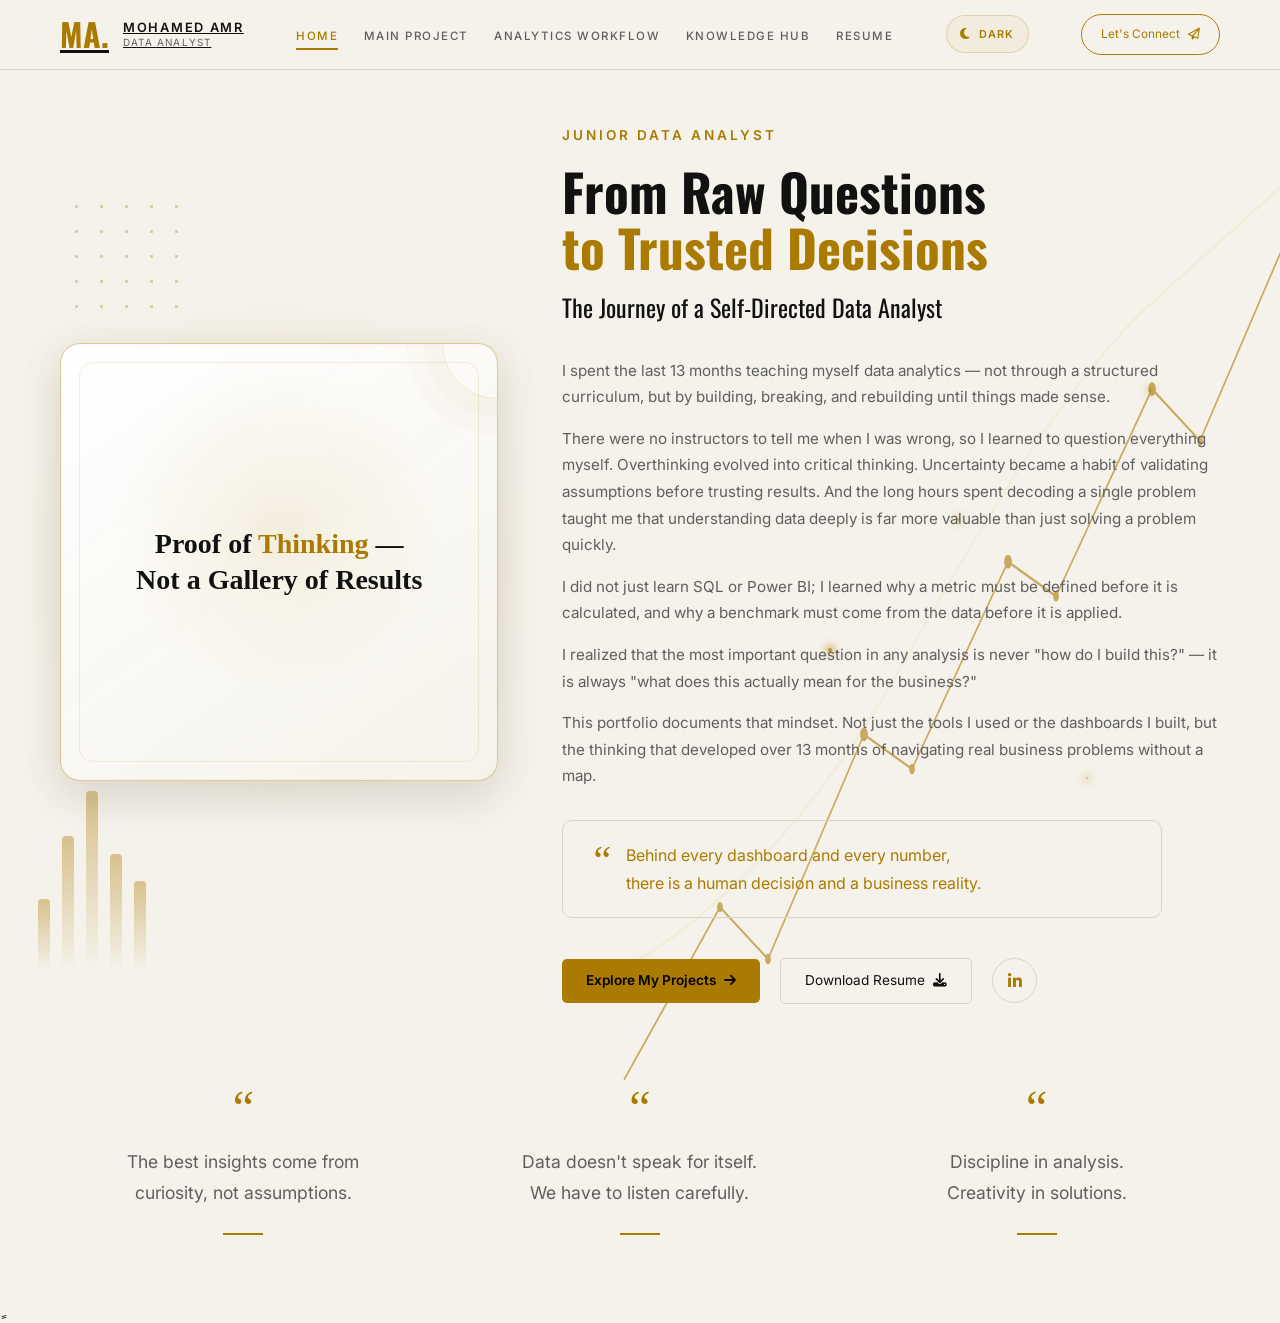
==== index.html @ cde6a5f3 "Add files via upload" ====
<!DOCTYPE html>
<html lang="en">
<head>
    <meta charset="UTF-8">
    <meta name="viewport" content="width=device-width, initial-scale=1.0">
    <title>Mohamed Amr - Data Analyst</title>
    <link href="https://fonts.googleapis.com/css2?family=Manrope:wght@400;500;600;700&family=Oswald:wght@400;500;700&family=Inter:wght@300;400;600&display=swap" rel="stylesheet">
    <link rel="stylesheet" href="https://cdnjs.cloudflare.com/ajax/libs/font-awesome/6.4.0/css/all.min.css">
    <link rel="stylesheet" href="style.css">
<link rel="stylesheet" href="portfolio-global.css">
<style>
/* =========================================================
   HOME — PROOF OF THINKING PANEL
   ========================================================= */
.image-placeholder{
    width:100%;
    max-width:450px;
    aspect-ratio:1 / 1;
    margin:0 auto;
    position:relative;
    z-index:2;
    display:flex;
    align-items:center;
    justify-content:center;
    text-align:center;
    padding:42px;
    overflow:hidden;
    border-radius:20px;
    border:1px solid rgba(212,175,55,.42);
    background:
        radial-gradient(circle at 50% 42%, rgba(212,175,55,.10), transparent 48%),
        linear-gradient(145deg, rgba(255,255,255,.025), rgba(255,255,255,.005));
    box-shadow:
        0 0 0 1px rgba(212,175,55,.035) inset,
        0 0 45px rgba(212,175,55,.08),
        0 20px 55px rgba(0,0,0,.26);
    animation:glowPulse 4s infinite ease-in-out;
    transition:
        background .35s ease,
        border-color .35s ease,
        box-shadow .35s ease,
        color .35s ease;
}

.image-placeholder::before,
.image-placeholder::after{
    content:'';
    position:absolute;
    pointer-events:none;
}

.image-placeholder::before{
    inset:18px;
    border:1px solid rgba(212,175,55,.10);
    border-radius:14px;
}

.image-placeholder::after{
    width:110px;
    height:110px;
    top:-55px;
    right:-55px;
    border-radius:50%;
    border:1px solid rgba(212,175,55,.14);
    box-shadow:
        0 0 0 18px rgba(212,175,55,.025),
        0 0 0 36px rgba(212,175,55,.018);
}

.proof-thinking-text{
    position:relative;
    z-index:3;
    display:block;
    width:100%;
    max-width:340px;
    margin:0 auto;
    padding:0;
    text-align:center;
    font-family:'Manrope', sans-serif !important;
    font-size:clamp(1.25rem,2.5vw,1.75rem);
    line-height:1.35;
    font-weight:600;
    letter-spacing:-.025em;
    color:var(--text-white);
    text-wrap:balance;
    -webkit-font-smoothing:antialiased;
    text-rendering:optimizeLegibility;
}

/* Explicit light-theme treatment so the panel never becomes a black square */
html[data-theme="light"] .image-placeholder{
    background:
        radial-gradient(circle at 50% 42%, rgba(170,123,0,.09), transparent 48%),
        linear-gradient(145deg, rgba(255,255,255,.98), rgba(245,242,235,.96));
    border-color:rgba(170,123,0,.38);
    box-shadow:
        0 0 0 1px rgba(170,123,0,.04) inset,
        0 0 45px rgba(170,123,0,.08),
        0 18px 45px rgba(20,20,20,.10);
}

html[data-theme="light"] .image-placeholder::before{
    border-color:rgba(170,123,0,.12);
}

html[data-theme="light"] .image-placeholder::after{
    border-color:rgba(170,123,0,.15);
    box-shadow:
        0 0 0 18px rgba(170,123,0,.025),
        0 0 0 36px rgba(170,123,0,.018);
}

html[data-theme="light"] .proof-thinking-text{
    color:#111111 !important;
}

@media screen and (max-width:900px){
    .image-placeholder{
        width:min(82vw,390px);
        max-width:390px;
        aspect-ratio:1 / 1;
        padding:34px;
        border-radius:18px;
    }

    .proof-thinking-text{
        max-width:300px;
        font-size:clamp(1.12rem,5vw,1.45rem);
        line-height:1.38;
    }
}

@media screen and (max-width:520px){
    .image-placeholder{
        width:min(86vw,340px);
        max-width:340px;
        padding:28px;
        border-radius:16px;
    }

    .image-placeholder::before{
        inset:14px;
        border-radius:12px;
    }

    .proof-thinking-text{
        max-width:270px;
        font-size:clamp(1.02rem,5.4vw,1.25rem);
        font-weight:600;
    }
}
</style>

<style id="box-text-only-override">
.proof-thinking-text{
    font-family:"Times New Roman", Times, serif !important;
    font-size:28px !important;
    line-height:1.28 !important;
    font-weight:700 !important;
    letter-spacing:0 !important;
}

.proof-thinking-text .thinking-word{
    color:var(--gold-accent) !important;
}

@media screen and (max-width:900px){
    .proof-thinking-text{
        font-size:24px !important;
    }
}

@media screen and (max-width:520px){
    .proof-thinking-text{
        font-size:21px !important;
    }
}
</style>

</head>
<body>

    <nav class="navbar">
        <a class="nav-brand" href="index.html" aria-label="Go to homepage">
            <span class="logo">MA.</span>
            <div class="brand-text">
                <span class="name">MOHAMED AMR</span>
                <span class="title">DATA ANALYST</span>
            </div>
        </a>
        
        <ul class="nav-links">
            <li><a href="index.html" class="active">HOME</a></li>
            <li><a href="main-project.html">MAIN PROJECT</a></li>
            <li><a href="analytics-workflow.html">ANALYTICS WORKFLOW</a></li>
            <li><a href="knowledge-hub.html">KNOWLEDGE HUB</a></li>
            <li><a href="resume.html">RESUME</a></li>
    
        </ul>

        <a href="contact.html" class="btn-outline">Let's Connect <i class="fa-regular fa-paper-plane"></i></a>
    </nav>

    <section class="hero-section">
        
        <div class="bg-decorations">
            <div class="bg-dot-grid"></div>
            <div class="bg-column-chart">
                <div class="bar bar-1"></div><div class="bar bar-2"></div><div class="bar bar-3"></div><div class="bar bar-4"></div><div class="bar bar-5"></div>
            </div>
            <div class="bg-trend-line">
                <svg viewBox="0 0 800 600" preserveAspectRatio="none">
                    <path d="M0,500 Q200,450 350,300 T600,100 T800,0" fill="none" stroke="rgba(212, 175, 55, 0.15)" stroke-width="2" />
                    <path d="M50,550 L150,450 L200,480 L300,350 L350,370 L450,250 L500,270 L600,150 L650,180 L750,50" fill="none" stroke="var(--gold-accent)" stroke-width="1.5" />
                    <circle cx="150" cy="450" r="3" fill="var(--gold-accent)" />
                    <circle cx="200" cy="480" r="3" fill="var(--gold-accent)" />
                    <circle cx="300" cy="350" r="4" fill="var(--gold-accent)" />
                    <circle cx="350" cy="370" r="3" fill="var(--gold-accent)" />
                    <circle cx="450" cy="250" r="4" fill="var(--gold-accent)" />
                    <circle cx="500" cy="270" r="3" fill="var(--gold-accent)" />
                    <circle cx="600" cy="150" r="4" fill="var(--gold-accent)" />
                    <circle cx="650" cy="180" r="3" fill="var(--gold-accent)" />
                    <circle cx="750" cy="50" r="5" fill="#fff" filter="drop-shadow(0 0 5px var(--gold-accent))" />
                </svg>
            </div>
            <div class="dust dust-1"></div><div class="dust dust-2"></div><div class="dust dust-3"></div><div class="dust dust-4"></div>
        </div>

        <div class="hero-grid">
            <div class="hero-image-wrapper reveal delay-1">
                <div class="image-placeholder"><span class="proof-thinking-text">Proof of <span class="thinking-word">Thinking</span> — Not a Gallery of Results</span></div>
            </div>

            <div class="hero-content reveal delay-2">
                <span class="eyebrow">JUNIOR DATA ANALYST</span>
                <h1>From Raw Questions<br><span>to Trusted Decisions</span></h1>
                <h3 class="subheadline">The Journey of a Self-Directed Data Analyst</h3>

                <div class="text-content">
                    <p>I spent the last 13 months teaching myself data analytics — not through a structured curriculum, but by building, breaking, and rebuilding until things made sense.</p>
                    <p>There were no instructors to tell me when I was wrong, so I learned to question everything myself. Overthinking evolved into critical thinking. Uncertainty became a habit of validating assumptions before trusting results. And the long hours spent decoding a single problem taught me that understanding data deeply is far more valuable than just solving a problem quickly.</p>
                    <p>I did not just learn SQL or Power BI; I learned why a metric must be defined before it is calculated, and why a benchmark must come from the data before it is applied.</p>
                    <p>I realized that the most important question in any analysis is never "how do I build this?" — it is always "what does this actually mean for the business?"</p>
                    <p>This portfolio documents that mindset. Not just the tools I used or the dashboards I built, but the thinking that developed over 13 months of navigating real business problems without a map.</p>
                </div>

                <div class="quote-box">
                    <span class="quote-mark">“</span>
                    <p>Behind every dashboard and every number,<br>there is a human decision and a business reality.</p>
                </div>

                <div class="cta-group">
                    <a href="main-project.html" class="btn-primary">Explore My Projects <i class="fa-solid fa-arrow-right"></i></a>
                    <a href="#" class="btn-secondary">Download Resume <i class="fa-solid fa-download"></i></a>
                    <div class="social-links">
                        <a href="https://www.linkedin.com/in/mohamed-amr-bis/" aria-label="LinkedIn" target="_blank" rel="noopener noreferrer" title="LinkedIn">
                            <i class="fa-brands fa-linkedin-in"></i>
                        </a>
                    </div>
                </div>
            </div>
        </div>

        <div class="bottom-quotes">
            <div class="quote-item reveal delay-1">
                <span class="quote-icon">“</span>
                <p>The best insights come from<br>curiosity, not assumptions.</p>
                <div class="accent-line"></div>
            </div>
            <div class="quote-item reveal delay-2">
                <span class="quote-icon">“</span>
                <p>Data doesn't speak for itself.<br>We have to listen carefully.</p>
                <div class="accent-line"></div>
            </div>
            <div class="quote-item reveal delay-3">
                <span class="quote-icon">“</span>
                <p>Discipline in analysis.<br>Creativity in solutions.</p>
                <div class="accent-line"></div>
            </div>
        </div>
    </section>

    <script src="script.js"></script>
    <script src="portfolio-global.js"></script>ٍ
</body>
</html>
---- style.css ----
:root {
    --bg-dark: #0a0b0e;
    --bg-alt: #0f1116;
    --gold-accent: #d4af37;
    --gold-dim: rgba(212, 175, 55, 0.2);
    --text-white: #ffffff;
    --text-grey: #a0a0a0;
    --border-color: #2a2a2a;
}

* {
    margin: 0;
    padding: 0;
    box-sizing: border-box;
}

body {
    background-color: var(--bg-dark);
    color: var(--text-white);
    font-family: 'Inter', sans-serif;
    line-height: 1.6;
    overflow-x: hidden;
}

h1,
h2,
h3,
.logo {
    font-family: 'Oswald', sans-serif;
}

.gold-text {
    color: var(--gold-accent);
}

.text-center {
    text-align: center;
}

/* --- Navigation Bar --- */
.navbar {
    position: fixed;
    top: 0;
    width: 100%;
    display: flex;
    justify-content: space-between;
    align-items: center;
    padding: clamp(15px, 2vw, 25px) clamp(30px, 5vw, 60px);
    background-color: rgba(10, 11, 14, 0.95);
    border-bottom: 1px solid var(--border-color);
    z-index: 1000;
    backdrop-filter: blur(10px);
}

.nav-brand {
    display: flex;
    align-items: center;
    gap: 15px;
}

.logo {
    color: var(--gold-accent);
    font-size: clamp(1.8rem, 3vw, 2.5rem);
    font-weight: 700;
}

.brand-text {
    display: flex;
    flex-direction: column;
    font-size: 0.75rem;
    letter-spacing: 1px;
    color: var(--text-grey);
}

.brand-text .name {
    color: var(--text-white);
    font-weight: 600;
}

.nav-links {
    display: flex;
    list-style: none;
    gap: clamp(15px, 2vw, 30px);
}

.nav-links a {
    color: var(--text-grey);
    text-decoration: none;
    font-size: 0.8rem;
    text-transform: uppercase;
    letter-spacing: 1px;
    transition: 0.3s ease;
    padding-bottom: 5px;
}

.nav-links a:hover,
.nav-links a.active {
    color: var(--gold-accent);
}

.nav-links a.active {
    border-bottom: 2px solid var(--gold-accent);
}

.floating-img {
    width: 100%;
    max-width: 380px;
    margin: 0 auto;
    display: block;
    filter: drop-shadow(0 10px 20px rgba(212, 175, 55, 0.15));
    animation: floatUpDown 4s ease-in-out infinite;
}

.btn-outline,
.btn-primary,
.btn-secondary {
    padding: 10px 24px;
    border-radius: 30px;
    text-decoration: none;
    display: inline-flex;
    align-items: center;
    gap: 8px;
    transition: 0.3s ease;
    font-size: 0.85rem;
}

.btn-outline {
    border: 1px solid var(--border-color);
    color: var(--gold-accent);
}

.btn-outline:hover {
    border-color: var(--gold-accent);
    background-color: var(--gold-dim);
}

.btn-primary {
    background-color: var(--gold-accent);
    color: #000;
    font-weight: 600;
    border-radius: 5px;
}

.btn-primary:hover {
    background-color: #e5c048;
}

.btn-secondary {
    background-color: transparent;
    border: 1px solid var(--border-color);
    color: var(--text-white);
    border-radius: 5px;
}

.btn-secondary:hover {
    border-color: var(--text-grey);
}

/* --- Project Pages General Layout --- */
.project-section {
    padding: clamp(60px, 8vw, 100px) clamp(30px, 5vw, 60px);
    display: flex;
    justify-content: center;
}

.project-section.padding-top {
    padding-top: clamp(160px, 15vw, 200px);
}

.alt-bg {
    background-color: var(--bg-alt);
    border-top: 1px solid var(--border-color);
    border-bottom: 1px solid var(--border-color);
}

.section-wrapper {
    width: 100%;
    max-width: 1200px;
}

.project-title {
    font-size: clamp(3rem, 6vw, 5.5rem);
    line-height: 1.1;
    margin: 10px 0 20px 0;
}

.project-subtitle {
    font-size: clamp(1.2rem, 2vw, 1.5rem);
    color: var(--text-white);
    margin-bottom: 20px;
    max-width: 800px;
}

.project-desc {
    color: var(--text-grey);
    max-width: 800px;
}

.bold-text {
    font-weight: 600;
    color: var(--text-white);
    margin-bottom: 15px;
    font-size: 1.1rem;
}

.eyebrow {
    color: var(--gold-accent);
    letter-spacing: 3px;
    font-size: 0.85rem;
    text-transform: uppercase;
    font-weight: 600;
}

.glass-card {
    background-color: rgba(255, 255, 255, 0.02);
    border: 1px solid rgba(212, 175, 55, 0.15);
    padding: clamp(20px, 4vw, 40px);
    border-radius: 12px;
    box-shadow: 0 10px 30px rgba(0, 0, 0, 0.2);
    transition:
        transform 0.4s cubic-bezier(0.175, 0.885, 0.32, 1.275),
        border-color 0.3s;
}

.glass-card:hover {
    transform: translateY(-5px);
    border-color: rgba(212, 175, 55, 0.6);
    box-shadow: 0 15px 40px rgba(212, 175, 55, 0.1);
}

.glass-card p {
    color: var(--text-grey);
}

.content-img {
    width: 100%;
    border-radius: 8px;
    border: 1px solid rgba(212, 175, 55, 0.3);
    margin: 15px 0;
}

.shadow-img {
    box-shadow: 0 10px 40px rgba(0, 0, 0, 0.4);
}

/* --- Project Intro Grid (Section 01) --- */
.project-intro-grid {
    display: grid;
    grid-template-columns: 1fr 1fr;
    gap: 40px;
    align-items: center;
    margin-bottom: 50px;
}

@keyframes floatUpDown {
    0% {
        transform: translateY(0px);
    }

    50% {
        transform: translateY(-15px);
    }

    100% {
        transform: translateY(0px);
    }
}

/* --- Home Page Specifics --- */
.hero-section {
    padding-top: 120px;
    min-height: 100vh;
    display: flex;
    flex-direction: column;
    position: relative;
    overflow: hidden;
}

.bg-decorations {
    position: absolute;
    top: 0;
    left: 0;
    width: 100%;
    height: 100%;
    pointer-events: none;
    z-index: 0;
}

.bg-dot-grid {
    position: absolute;
    top: 15%;
    left: 5%;
    width: 120px;
    height: 120px;
    background-image: radial-gradient(var(--gold-accent) 1.5px, transparent 1.5px);
    background-size: 25px 25px;
    opacity: 0.3;
}

.bg-column-chart {
    position: absolute;
    bottom: 25%;
    left: 3%;
    display: flex;
    align-items: flex-end;
    gap: 12px;
    height: 180px;
    opacity: 0.4;
}

.bg-column-chart .bar {
    width: 12px;
    background: linear-gradient(to top, transparent, var(--gold-accent));
    border-radius: 4px;
}

.bar-1 {
    height: 40%;
}

.bar-2 {
    height: 75%;
}

.bar-3 {
    height: 100%;
}

.bar-4 {
    height: 65%;
}

.bar-5 {
    height: 50%;
}

.bg-trend-line {
    position: absolute;
    top: 10%;
    right: -5%;
    width: 60%;
    height: 80%;
    opacity: 0.6;
}

.bg-trend-line svg {
    width: 100%;
    height: 100%;
    overflow: visible;
}

.dust {
    position: absolute;
    width: 3px;
    height: 3px;
    background-color: var(--gold-accent);
    border-radius: 50%;
    box-shadow: 0 0 8px 2px var(--gold-accent);
    opacity: 0.5;
}

.dust-1 {
    top: 40%;
    right: 25%;
}

.dust-2 {
    top: 60%;
    right: 15%;
    width: 2px;
    height: 2px;
}

.dust-3 {
    top: 30%;
    right: 10%;
}

.dust-4 {
    top: 50%;
    right: 35%;
    width: 4px;
    height: 4px;
    opacity: 0.8;
}

.hero-grid,
.bottom-quotes {
    position: relative;
    z-index: 10;
}

.hero-grid {
    display: grid;
    grid-template-columns: 1fr 1.5fr;
    gap: clamp(40px, 5vw, 80px);
    padding: 0 clamp(30px, 5vw, 60px);
    max-width: 1600px;
    margin: 0 auto;
    align-items: center;
}

.hero-image-wrapper {
    position: relative;
    width: 100%;
    display: flex;
    justify-content: center;
}

.hero-image-wrapper::before {
    content: '';
    position: absolute;
    top: 50%;
    left: 50%;
    transform: translate(-50%, -50%);
    width: 140%;
    height: 120%;
    background: radial-gradient(
        circle,
        rgba(212, 175, 55, 0.18) 0%,
        rgba(10, 11, 14, 0) 65%
    );
    z-index: -1;
    pointer-events: none;
}

.image-placeholder {
    width: 100%;
    max-width: 450px;
    aspect-ratio: 3 / 4;
    background-color: #0a0b0e;
    border-radius: 20px;
    border: 1px solid rgba(212, 175, 55, 0.4);
    box-shadow: 0 0 30px rgba(0, 0, 0, 0.5);
    position: relative;
    z-index: 2;
    animation: glowPulse 4s infinite ease-in-out;
}

.hero-content h1 {
    font-size: clamp(2.5rem, 4vw, 4.5rem);
    line-height: 1.1;
    margin: 15px 0 10px 0;
}

.hero-content h1 span {
    color: var(--gold-accent);
}

.subheadline {
    color: var(--text-white);
    font-size: clamp(1.2rem, 2vw, 1.5rem);
    font-weight: 400;
    margin-bottom: 30px;
}

.text-content p {
    color: var(--text-grey);
    font-size: 0.95rem;
    margin-bottom: 15px;
    max-width: 750px;
}

.quote-box {
    margin-top: 30px;
    padding: 20px 30px;
    border: 1px solid var(--border-color);
    border-radius: 10px;
    background-color: rgba(255, 255, 255, 0.02);
    display: flex;
    gap: 15px;
    align-items: flex-start;
    max-width: 600px;
}

.quote-mark {
    color: var(--gold-accent);
    font-size: 2.5rem;
    font-family: serif;
    line-height: 1;
}

.quote-box p {
    color: var(--gold-accent);
    font-size: 1rem;
    margin: 0;
}

.cta-group {
    display: flex;
    align-items: center;
    gap: 20px;
    margin-top: 40px;
    flex-wrap: wrap;
}

.social-links {
    display: flex;
    gap: 15px;
}

.social-links a {
    width: 45px;
    height: 45px;
    border: 1px solid var(--border-color);
    border-radius: 50%;
    display: flex;
    justify-content: center;
    align-items: center;
    color: var(--gold-accent);
    text-decoration: none;
    transition: 0.3s;
}

.social-links a:hover {
    background-color: var(--gold-dim);
    border-color: var(--gold-accent);
}

.bottom-quotes {
    display: grid;
    grid-template-columns: repeat(3, 1fr);
    gap: 30px;
    padding: 80px clamp(30px, 5vw, 60px) 60px;
    text-align: center;
    margin-top: auto;
}

.quote-item {
    display: flex;
    flex-direction: column;
    align-items: center;
    gap: 15px;
    padding: 0 20px;
}

.quote-icon {
    color: var(--gold-accent);
    font-size: 3rem;
    font-family: serif;
    line-height: 1;
}

.quote-item p {
    color: var(--text-grey);
    font-size: 1.1rem;
}

.accent-line {
    width: 40px;
    height: 2px;
    background-color: var(--gold-accent);
    margin-top: 10px;
}

/* --- Specific Project Layouts --- */
.stats-grid-4 {
    display: grid;
    grid-template-columns: repeat(auto-fit, minmax(200px, 1fr));
    gap: 20px;
    margin-top: 40px;
}

.flex-center {
    display: flex;
    align-items: center;
    gap: 15px;
}

.flex-center h3 {
    font-size: 2.5rem;
    margin: 0;
    line-height: 1;
}

.flex-center p {
    font-size: 0.9rem;
    margin: 0;
}

.split-grid {
    display: grid;
    grid-template-columns: 1fr 1.2fr;
    gap: clamp(40px, 5vw, 80px);
    align-items: start;
}

.split-left p {
    color: var(--text-grey);
    margin-bottom: 15px;
}

.system-note {
    margin-top: 30px;
    padding: 20px;
    border: 1px solid rgba(212, 175, 55, 0.4);
    background-color: rgba(212, 175, 55, 0.05);
    border-radius: 8px;
    display: flex;
    gap: 15px;
    align-items: flex-start;
}

.grid-2x2 {
    display: grid;
    grid-template-columns: 1fr 1fr;
    gap: 20px;
}

.card-header {
    display: flex;
    align-items: center;
    gap: 10px;
    margin-bottom: 15px;
    border-bottom: 1px solid var(--border-color);
    padding-bottom: 10px;
}

.card-header h3 {
    font-size: 1.8rem;
    margin: 0;
}

.card-header h4 {
    font-size: 1rem;
    color: var(--text-white);
    margin: 0;
}

/* --- Dashboard Showcase Layout (Section 05) --- */
.dashboard-grid {
    display: grid;
    grid-template-columns: 1fr 1.8fr;
    gap: 40px;
    align-items: center;
}

.dashboard-grid.reverse {
    grid-template-columns: 1.8fr 1fr;
}

.dashboard-grid.reverse .dashboard-text {
    order: 2;
}

.dashboard-grid.reverse .dashboard-image {
    order: 1;
}

.dashboard-text p {
    color: var(--text-grey);
    margin-bottom: 15px;
}

/* --- Vertical Stacked Cards (Section 03 & 06) --- */
.vertical-cards {
    display: flex;
    flex-direction: column;
    gap: 30px;
    max-width: 900px;
    margin: 0 auto;
}

.flex-row {
    display: flex;
    gap: 30px;
    align-items: stretch;
}

.card-side-panel {
    display: flex;
    flex-direction: column;
    align-items: center;
    justify-content: flex-start;
    min-width: 70px;
    gap: 10px;
}

.card-side-panel h3 {
    font-size: 3.5rem;
    line-height: 1;
    opacity: 0.9;
    margin: 0;
}

.icon-large {
    font-size: 1.8rem;
    opacity: 0.7;
    transition:
        transform 0.4s cubic-bezier(0.175, 0.885, 0.32, 1.275),
        color 0.3s;
}

.glass-card:hover .icon-large {
    transform: translateY(-8px) scale(1.15);
    opacity: 1;
    color: #fff;
}

.vertical-divider {
    width: 2px;
    background: linear-gradient(
        to bottom,
        rgba(212, 175, 55, 0.5),
        transparent
    );
    margin: 0 10px;
}

.card-content {
    flex-grow: 1;
}

.card-content h4 {
    font-size: 1.3rem;
    margin-bottom: 15px;
    letter-spacing: 1px;
}

.card-content p {
    margin-bottom: 10px;
}

.transition-card {
    background: linear-gradient(
        to right,
        rgba(212, 175, 55, 0.08),
        rgba(255, 255, 255, 0.02)
    );
    border-color: rgba(212, 175, 55, 0.4);
}

/* --- Bottom Pipeline Workflow & Footer Transition --- */
.workflow-pipeline-container {
    max-width: 1200px;
    margin: 40px auto 80px auto;
    padding: 40px;
    border: 1px solid var(--border-color);
    border-radius: 12px;
    background-color: rgba(255, 255, 255, 0.02);
}

.pipeline-track {
    display: flex;
    justify-content: space-between;
    align-items: center;
    flex-wrap: wrap;
    gap: 20px;
    margin-bottom: 60px;
}

.pipeline-step {
    display: flex;
    align-items: center;
    gap: 15px;
}

.icon-circle {
    width: 50px;
    height: 50px;
    border-radius: 50%;
    border: 1px solid var(--gold-accent);
    display: flex;
    justify-content: center;
    align-items: center;
    color: var(--gold-accent);
    font-size: 1.2rem;
    box-shadow: 0 0 15px rgba(212, 175, 55, 0.1);
    transition: transform 0.3s;
}

.pipeline-step:hover .icon-circle {
    transform: scale(1.1);
}

.pipeline-step p {
    font-size: 0.9rem;
    margin: 0;
    line-height: 1.4;
    color: var(--text-white);
}

.arrow-icon {
    color: var(--gold-accent);
    opacity: 0.5;
}

/* The Final Footer Button Box */
.final-transition-box {
    display: flex;
    justify-content: space-between;
    align-items: center;
    border-top: 1px solid var(--border-color);
    padding-top: 30px;
    margin-top: 30px;
}

.transition-text {
    display: flex;
    align-items: center;
    max-width: 600px;
}

.next-page-btn {
    background-color: transparent;
    border: 1px solid var(--gold-accent);
    color: var(--text-white);
    padding: 15px 30px;
    border-radius: 8px;
    text-decoration: none;
    text-align: right;
    transition: 0.3s;
}

.next-page-btn span {
    color: var(--text-grey);
    font-size: 0.85rem;
}

.next-page-btn:hover {
    background-color: var(--gold-dim);
    transform: translateX(5px);
}

/* --- Animations & Utilities --- */
@keyframes glowPulse {
    0% {
        box-shadow: 0 0 50px rgba(212, 175, 55, 0.05);
    }

    50% {
        box-shadow: 0 0 100px rgba(212, 175, 55, 0.15);
    }

    100% {
        box-shadow: 0 0 50px rgba(212, 175, 55, 0.05);
    }
}

.reveal {
    opacity: 0;
    transform: translateY(40px);
    transition:
        opacity 0.8s ease-out,
        transform 0.8s cubic-bezier(0.175, 0.885, 0.32, 1.275);
}

.reveal.active {
    opacity: 1;
    transform: translateY(0);
}

.delay-1 {
    transition-delay: 0.1s;
}

.delay-2 {
    transition-delay: 0.2s;
}

.delay-3 {
    transition-delay: 0.3s;
}

.delay-4 {
    transition-delay: 0.4s;
}

.delay-5 {
    transition-delay: 0.5s;
}

/* --- Responsive adjustments --- */
@media screen and (max-width: 1100px) {
    .project-intro-grid {
        grid-template-columns: 1fr;
        text-align: center;
    }

    .intro-text .project-desc {
        margin: 0 auto;
    }

    .dashboard-grid,
    .dashboard-grid.reverse {
        grid-template-columns: 1fr;
        gap: 20px;
    }

    .dashboard-grid.reverse .dashboard-text,
    .dashboard-grid.reverse .dashboard-image {
        order: unset;
    }

    .split-grid {
        grid-template-columns: 1fr;
    }

    .grid-2x2 {
        grid-template-columns: 1fr;
    }

    .pipeline-track {
        flex-direction: column;
        align-items: flex-start;
    }

    .arrow-icon {
        transform: rotate(90deg);
        margin-left: 15px;
    }

    .final-transition-box {
        flex-direction: column;
        gap: 20px;
        text-align: center;
    }

    .transition-text {
        flex-direction: column;
        text-align: center;
        margin-bottom: 20px;
    }

    .transition-text i {
        margin: 0 0 10px 0;
    }

    .next-page-btn {
        text-align: center;
        width: 100%;
    }
}

@media screen and (max-width: 800px) {
    .flex-row {
        flex-direction: column;
        gap: 15px;
    }

    .card-side-panel {
        flex-direction: row;
        min-width: auto;
        margin-bottom: 10px;
    }

    .vertical-divider {
        display: none;
    }

    .card-number h3 {
        font-size: 2.5rem;
    }
}

/* ==================================================
   --- KNOWLEDGE HUB (DIGITAL BOOK READER) STYLES ---
   ================================================== */

.book-cover {
    max-width: 320px;
    border-radius: 5px;
    border: 1px solid rgba(212, 175, 55, 0.4);
    box-shadow: -10px 10px 40px rgba(0, 0, 0, 0.6);
}

.book-layout {
    display: flex;
    gap: 40px;
    align-items: flex-start;
}

.toc-sidebar {
    width: 320px;
    position: sticky;
    top: 120px;
    flex-shrink: 0;
    padding: 30px;
}

.toc-list {
    list-style: none;
    padding: 0;
    margin: 0;
}

.toc-list li {
    margin-bottom: 12px;
}

.toc-list a {
    color: var(--text-grey);
    text-decoration: none;
    font-size: 0.95rem;
    transition: color 0.3s;
    display: block;
}

.toc-list a:hover {
    color: var(--gold-accent);
    transform: translateX(5px);
}

.book-content {
    flex-grow: 1;
    padding: clamp(30px, 5vw, 60px);
}

.book-chapter {
    margin-bottom: 40px;
}

.book-chapter h2 {
    font-size: 2.5rem;
    margin-bottom: 10px;
}

.book-chapter h3 {
    font-size: 1.5rem;
    color: var(--text-white);
    margin: 30px 0 15px 0;
}

.book-chapter p {
    margin-bottom: 20px;
    line-height: 1.8;
    color: #cccccc;
}

.book-list {
    margin: 20px 0 20px 20px;
    color: #cccccc;
    line-height: 1.8;
}

.book-list li {
    margin-bottom: 10px;
}

.chapter-divider {
    border: 0;
    height: 1px;
    background: linear-gradient(
        to right,
        transparent,
        rgba(212, 175, 55, 0.3),
        transparent
    );
    margin: 50px 0;
}

@media screen and (max-width: 1000px) {
    .book-layout {
        flex-direction: column;
    }

    .toc-sidebar {
        width: 100%;
        position: static;
        margin-bottom: 30px;
    }
}

/* ==================================================
   --- ANALYTICS WORKFLOW (2x2 GRID) STYLES ---
   ================================================== */

.models-grid-2x2 {
    display: grid;
    grid-template-columns: 1fr 1fr;
    gap: 30px;
    margin-bottom: 60px;
}

.model-card {
    background-color: rgba(15, 17, 22, 0.6);
    border: 1px solid rgba(255, 255, 255, 0.05);
    display: flex;
    flex-direction: column;
}

.model-quote {
    background-color: rgba(0, 0, 0, 0.4);
    border-left: 2px solid rgba(255, 255, 255, 0.1);
    padding: 20px;
    margin: 15px 0 25px 0;
}

.model-quote p {
    font-style: italic;
    color: var(--text-grey);
    margin: 0;
    font-size: 0.95rem;
}

.model-tags {
    display: flex;
    flex-wrap: wrap;
    gap: 10px;
    margin-bottom: 30px;
}

.tag-outline {
    border: 1px solid rgba(255, 255, 255, 0.1);
    padding: 6px 12px;
    font-size: 0.7rem;
    color: var(--text-grey);
    letter-spacing: 1px;
    background-color: rgba(0, 0, 0, 0.2);
}

.explore-link {
    margin-top: auto;
    color: var(--gold-accent);
    font-size: 0.8rem;
    letter-spacing: 2px;
    text-decoration: none;
    display: inline-block;
    transition: 0.3s;
}

.explore-link:hover {
    color: #fff;
    transform: translateX(5px);
}

.workflow-stats-row {
    display: grid;
    grid-template-columns: repeat(4, 1fr);
    gap: 20px;
    border-top: 1px solid var(--border-color);
    padding-top: 40px;
}

.stat-block .stat-eyebrow {
    font-size: 0.7rem;
    color: var(--text-grey);
    letter-spacing: 1px;
    display: block;
    margin-bottom: 10px;
}

.stat-bar {
    width: 100%;
    height: 2px;
    background-color: rgba(255, 255, 255, 0.1);
    margin-bottom: 15px;
    position: relative;
}

.stat-bar .fill {
    height: 100%;
    background-color: var(--gold-accent);
    position: absolute;
    left: 0;
    top: 0;
}

.stat-block h4 {
    font-size: 1.5rem;
    margin-bottom: 5px;
}

.stat-block p {
    font-size: 0.8rem;
    color: var(--text-grey);
    line-height: 1.4;
}

@media screen and (max-width: 900px) {
    .models-grid-2x2 {
        grid-template-columns: 1fr;
    }

    .workflow-stats-row {
        grid-template-columns: 1fr 1fr;
        gap: 30px;
    }
}

@media screen and (max-width: 500px) {
    .workflow-stats-row {
        grid-template-columns: 1fr;
    }
}

/* ==================================================
   --- SECTION 3 (ANALYTICAL BLOCK LAYOUT) STYLES ---
   ================================================== */

.section-3-header {
    display: flex;
    justify-content: space-between;
    align-items: center;
    margin-bottom: 50px;
    flex-wrap: wrap;
    gap: 30px;
}

.header-left {
    max-width: 600px;
}

.goal-box {
    display: flex;
    gap: 20px;
    align-items: flex-start;
    padding: 25px 30px;
    border-radius: 12px;
    max-width: 400px;
    background-color: rgba(255, 255, 255, 0.02);
}

.analytical-block-container {
    border: 1px solid rgba(255, 255, 255, 0.1);
    border-radius: 12px;
    padding: 40px;
    background: rgba(10, 11, 14, 0.4);
}

.analytical-grid {
    display: grid;
    grid-template-columns: 250px 1fr;
    gap: 50px;
}

.dashed-images-grid {
    display: grid;
    grid-template-columns: 1fr 1fr;
    gap: 20px;
    margin-bottom: 25px;
}

.dashed-placeholder {
    border: 1px dashed rgba(212, 175, 55, 0.5);
    border-radius: 8px;
    padding: 30px 20px;
    text-align: center;
    background: rgba(212, 175, 55, 0.02);
    display: flex;
    flex-direction: column;
    justify-content: flex-start;
    align-items: center;
}

.warning-box {
    display: flex;
    gap: 15px;
    align-items: flex-start;
    border: 1px solid rgba(255, 255, 255, 0.1);
    padding: 20px;
    border-radius: 8px;
    margin-bottom: 20px;
    background: rgba(255, 255, 255, 0.02);
}

.warning-icon {
    width: 24px;
    height: 24px;
    border-radius: 50%;
    border: 1px solid var(--gold-accent);
    display: flex;
    justify-content: center;
    align-items: center;
    color: var(--gold-accent);
    font-weight: bold;
    flex-shrink: 0;
    font-size: 0.8rem;
}

.warning-box p {
    margin: 0;
    color: var(--text-grey);
    font-size: 0.9rem;
    line-height: 1.6;
}

.conclusion-row {
    display: flex;
    gap: 15px;
    align-items: center;
}

.conclusion-row p {
    margin: 0;
    color: var(--gold-accent);
    font-weight: 600;
    font-size: 0.95rem;
}

@media screen and (max-width: 900px) {
    .section-3-header {
        flex-direction: column;
        align-items: flex-start;
    }

    .analytical-grid {
        grid-template-columns: 1fr;
        gap: 30px;
    }

    .dashed-images-grid {
        grid-template-columns: 1fr;
    }

    .analytical-block-container {
        padding: 25px;
    }
}

/* ==================================================
   --- MODEL 01 (DEEP DIVE PAGE) STYLES ---
   ================================================== */

.model-top-nav {
    padding: 120px clamp(30px, 5vw, 60px) 0;
    max-width: 1200px;
    margin: 0 auto;
    display: flex;
    justify-content: space-between;
    align-items: center;
    border-bottom: 1px solid var(--border-color);
    padding-bottom: 20px;
}

.back-link {
    color: var(--text-grey);
    text-decoration: none;
    font-size: 0.85rem;
    letter-spacing: 1px;
    display: flex;
    align-items: center;
    gap: 10px;
    transition: 0.3s;
}

.back-link:hover {
    color: var(--gold-accent);
    transform: translateX(-5px);
}

.model-section-title {
    font-size: clamp(2.5rem, 5vw, 3.5rem);
    color: var(--gold-accent);
    border-bottom: 2px solid var(--gold-accent);
    display: inline-block;
    padding-bottom: 10px;
    margin-bottom: 50px;
    line-height: 1.1;
}

.exec-summary-grid {
    display: grid;
    grid-template-columns: 1fr 1fr;
    gap: 50px;
}

.icon-text-row {
    display: flex;
    gap: 20px;
    align-items: flex-start;
    margin-bottom: 25px;
    padding-bottom: 25px;
    border-bottom: 1px solid var(--border-color);
}

.icon-box {
    width: 40px;
    height: 40px;
    border: 1px solid var(--gold-accent);
    border-radius: 8px;
    display: flex;
    justify-content: center;
    align-items: center;
    color: var(--gold-accent);
    flex-shrink: 0;
    background-color: rgba(212, 175, 55, 0.05);
}

.icon-text-row p {
    margin: 0;
    color: var(--text-grey);
    font-size: 0.95rem;
    line-height: 1.7;
}

.key-outcomes-box {
    border: 1px solid var(--border-color);
    border-radius: 12px;
    padding: 40px;
    margin-top: 60px;
    background: rgba(255, 255, 255, 0.02);
}

.outcomes-grid {
    display: grid;
    grid-template-columns: repeat(4, 1fr);
    gap: 30px;
    text-align: center;
}

.outcome-col p {
    color: var(--text-grey);
    font-size: 0.85rem;
    line-height: 1.6;
}

.icon-circle-large {
    width: 70px;
    height: 70px;
    border-radius: 50%;
    background: linear-gradient(
        135deg,
        rgba(212, 175, 55, 0.2),
        transparent
    );
    border: 1px solid var(--gold-accent);
    display: flex;
    justify-content: center;
    align-items: center;
    color: var(--gold-accent);
    font-size: 1.8rem;
    margin: 0 auto 20px auto;
}

.numbered-rows-container {
    display: flex;
    flex-direction: column;
    gap: 30px;
}

.numbered-row {
    display: flex;
    gap: 30px;
    background: rgba(255, 255, 255, 0.02);
    border: 1px solid var(--border-color);
    border-radius: 12px;
    padding: 40px;
    align-items: flex-start;
    transition: transform 0.3s, border-color 0.3s;
}

.numbered-row:hover {
    transform: translateY(-5px);
    border-color: rgba(212, 175, 55, 0.5);
}

.row-icon {
    font-size: 2.5rem;
    color: var(--gold-accent);
    opacity: 0.5;
    margin-top: 5px;
}

.row-num {
    font-size: 4rem;
    color: var(--gold-accent);
    font-weight: 700;
    line-height: 0.8;
    min-width: 80px;
    border-right: 1px solid var(--border-color);
    padding-right: 30px;
    font-family: 'Oswald', sans-serif;
}

.row-content h4 {
    font-size: 1.5rem;
    margin-bottom: 15px;
}

.row-content p {
    color: var(--text-grey);
    margin-bottom: 10px;
    line-height: 1.7;
}

.align-center {
    align-items: center;
}

@media screen and (max-width: 900px) {
    .exec-summary-grid {
        grid-template-columns: 1fr;
    }

    .exec-right {
        min-height: 300px;
    }

    .outcomes-grid {
        grid-template-columns: 1fr 1fr;
    }

    .numbered-row {
        flex-direction: column;
        gap: 20px;
        padding: 30px 20px;
    }

    .row-num {
        border-right: none;
        border-bottom: 1px solid var(--border-color);
        padding-bottom: 20px;
        padding-right: 0;
        min-width: auto;
    }

    .row-icon {
        display: none;
    }
}

@media screen and (max-width: 600px) {
    .outcomes-grid {
        grid-template-columns: 1fr;
    }

    .model-top-nav {
        flex-direction: column;
        gap: 15px;
        align-items: flex-start;
    }
}

/* ==================================================
   --- SECTION 3.2 (PERCENTILE BLOCK) STYLES ---
   ================================================== */

.percentile-split-grid {
    display: grid;
    grid-template-columns: 1.2fr 1fr;
    gap: 20px;
}

.segment-def-wrapper {
    display: flex;
    flex-direction: column;
}

.segment-def-box {
    border: 1px solid rgba(255, 255, 255, 0.1);
    border-radius: 8px;
    background: rgba(255, 255, 255, 0.02);
    padding: 0 20px;
    display: flex;
    flex-direction: column;
    height: 100%;
}

.seg-row {
    display: flex;
    justify-content: space-between;
    align-items: center;
    padding: 20px 0;
    border-bottom: 1px solid rgba(255, 255, 255, 0.05);
}

.seg-name {
    display: flex;
    align-items: center;
    color: var(--gold-accent);
}

.seg-val {
    color: var(--text-white);
    font-size: 0.9rem;
}

@media screen and (max-width: 900px) {
    .percentile-split-grid {
        grid-template-columns: 1fr;
    }
}

/* ==================================================
   --- SECTIONS 3.4 & 3.5 (FULL-WIDTH DATA TABLES) ---
   ================================================== */

.full-width-analytical-block {
    border: 1px solid rgba(255, 255, 255, 0.1);
    border-radius: 12px;
    padding: 50px;
    background: rgba(10, 11, 14, 0.4);
}

.full-width-header {
    display: flex;
    justify-content: space-between;
    align-items: center;
    border-bottom: 1px solid rgba(255, 255, 255, 0.05);
    padding-bottom: 15px;
    margin-bottom: 25px;
}

.dashed-divider {
    border: 0;
    border-top: 1px dashed rgba(255, 255, 255, 0.2);
    margin: 50px 0;
}

.table-responsive {
    width: 100%;
    overflow-x: auto;
    margin: 30px 0;
}

.model-table {
    width: 100%;
    border-collapse: collapse;
    background: rgba(255, 255, 255, 0.02);
    border: 1px solid rgba(255, 255, 255, 0.1);
    border-radius: 8px;
    overflow: hidden;
}

.model-table th,
.model-table td {
    padding: 15px 20px;
    text-align: center;
    color: var(--text-grey);
    border-bottom: 1px solid rgba(255, 255, 255, 0.05);
}

.model-table th {
    color: var(--gold-accent);
    font-weight: 600;
    font-size: 0.9rem;
    letter-spacing: 1px;
}

.model-table tr:last-child td {
    border-bottom: none;
}

.model-table tr:hover td {
    background: rgba(212, 175, 55, 0.05);
    color: var(--text-white);
}

.positive-change {
    color: #4ade80 !important;
    font-weight: 600;
}

@media screen and (max-width: 900px) {
    .full-width-analytical-block {
        padding: 30px 20px;
    }

    .model-table th,
    .model-table td {
        padding: 10px;
        font-size: 0.85rem;
    }
}

/* ==================================================
   --- SECTION 4 & 5 (SQL & TAKEAWAY) STYLES ---
   ================================================== */

.sql-timeline-sidebar {
    display: flex;
    flex-direction: column;
    padding-left: 10px;
}

.sql-step {
    border-left: 2px solid rgba(212, 175, 55, 0.3);
    padding: 0 0 30px 25px;
    position: relative;
}

.sql-step::before {
    content: '';
    position: absolute;
    left: -6px;
    top: 0;
    width: 10px;
    height: 10px;
    background-color: var(--gold-accent);
    border-radius: 50%;
    box-shadow: 0 0 10px var(--gold-accent);
}

.failure-block {
    background: rgba(255, 82, 82, 0.03);
    border-color: rgba(255, 82, 82, 0.2);
}

.failure-box {
    background: rgba(255, 255, 255, 0.02);
    border: 1px solid rgba(255, 82, 82, 0.3);
    border-radius: 8px;
    padding: 30px;
}

.failure-icon {
    width: 30px;
    height: 30px;
    border-radius: 50%;
    background-color: rgba(255, 82, 82, 0.1);
    border: 1px solid #ff5252;
    display: flex;
    justify-content: center;
    align-items: center;
    color: #ff5252;
    font-weight: bold;
    flex-shrink: 0;
}

.takeaway-block {
    background: linear-gradient(135deg, var(--gold-accent), #a67c00);
    border-radius: 12px;
    padding: 60px;
    text-align: center;
    box-shadow: 0 15px 40px rgba(212, 175, 55, 0.2);
    position: relative;
    overflow: hidden;
}

.takeaway-block::before {
    content: '\f10d';
    font-family: 'Font Awesome 6 Free';
    font-weight: 900;
    position: absolute;
    top: -20px;
    left: 20px;
    font-size: 8rem;
    color: rgba(0, 0, 0, 0.05);
    pointer-events: none;
}

.takeaway-block h3 {
    font-size: clamp(1.8rem, 3vw, 2.5rem);
    color: var(--bg-dark);
    margin: 20px auto;
    line-height: 1.4;
    max-width: 900px;
    font-family: 'Oswald', sans-serif;
}

.takeaway-block p {
    color: rgba(10, 11, 14, 0.8);
    font-size: 1.1rem;
    max-width: 700px;
    margin: 0 auto;
    line-height: 1.6;
    font-weight: 500;
}

@media screen and (max-width: 900px) {
    .sql-timeline-sidebar {
        border-bottom: 1px solid rgba(255, 255, 255, 0.1);
        padding-bottom: 20px;
        margin-bottom: 20px;
    }

    .takeaway-block {
        padding: 40px 20px;
    }
}

/* ==================================================
   --- SECTION 5 (DASHBOARD ANALYSIS) STYLES ---
   ================================================== */

.kpi-grid {
    display: grid;
    grid-template-columns: repeat(auto-fit, minmax(250px, 1fr));
    gap: 20px;
    margin: 30px 0;
}

.kpi-card {
    background: rgba(255, 255, 255, 0.03);
    border: 1px solid rgba(255, 255, 255, 0.05);
    border-top: 2px solid var(--gold-accent);
    padding: 25px 20px;
    border-radius: 4px;
}

.kpi-val {
    font-family: 'Times New Roman', Times, serif;
    font-size: 2.2rem;
    color: var(--gold-accent);
    line-height: 1;
    margin-bottom: 10px;
}

.kpi-lbl {
    font-size: 0.85rem;
    font-weight: 600;
    color: var(--text-white);
    margin-bottom: 10px;
    letter-spacing: 0.5px;
}

.kpi-sub {
    font-size: 0.85rem;
    color: var(--text-grey);
    line-height: 1.6;
    margin: 0;
}

.insight-stack {
    display: flex;
    flex-direction: column;
    gap: 15px;
    margin: 30px 0;
}

.insight-box {
    background: rgba(255, 255, 255, 0.02);
    border: 1px solid rgba(255, 255, 255, 0.05);
    padding: 25px;
    border-radius: 4px;
    display: flex;
    gap: 20px;
    align-items: flex-start;
}

.insight-icon-wrap {
    width: 40px;
    height: 40px;
    flex-shrink: 0;
    background: rgba(212, 175, 55, 0.05);
    border: 1px solid rgba(212, 175, 55, 0.3);
    display: flex;
    align-items: center;
    justify-content: center;
    border-radius: 4px;
    color: var(--gold-accent);
    font-size: 1.2rem;
}

.principle-box {
    background: rgba(10, 11, 14, 0.8);
    border: 1px solid rgba(255, 255, 255, 0.05);
    border-top: 1px solid var(--gold-accent);
    border-bottom: 1px solid var(--gold-accent);
    padding: 40px 30px;
    margin: 40px 0;
    text-align: center;
    border-radius: 4px;
}

@media screen and (max-width: 900px) {
    .insight-box {
        flex-direction: column;
        gap: 15px;
    }
}

/* ==================================================
   --- SECTION 6 (Q2 DASHBOARD) STYLES ---
   ================================================== */

.growth-change {
    font-family: 'DM Mono', monospace, 'Oswald', sans-serif;
    font-size: 0.75rem;
    letter-spacing: 1px;
    color: #4ade80;
    margin-bottom: 10px;
    display: block;
    font-weight: 600;
}

.signal-row {
    display: grid;
    grid-template-columns: repeat(4, 1fr);
    gap: 0;
    border: 1px solid rgba(255, 255, 255, 0.1);
    border-radius: 4px;
    background: rgba(10, 11, 14, 0.4);
    margin: 30px 0;
}

.signal-item {
    padding: 25px 20px;
    border-right: 1px solid rgba(255, 255, 255, 0.1);
}

.signal-item:last-child {
    border-right: none;
}

.signal-label {
    font-family: 'Oswald', sans-serif;
    font-size: 0.75rem;
    letter-spacing: 1.5px;
    text-transform: uppercase;
    color: var(--text-grey);
    margin-bottom: 10px;
}

.signal-val {
    font-size: 1.1rem;
    font-weight: 600;
    color: var(--text-white);
    margin-bottom: 5px;
}

.signal-note {
    font-size: 0.85rem;
    color: var(--text-grey);
    line-height: 1.6;
    margin: 0;
}

@media screen and (max-width: 900px) {
    .signal-row {
        grid-template-columns: repeat(2, 1fr);
    }

    .signal-item:nth-child(2) {
        border-right: none;
    }

    .signal-item:nth-child(1),
    .signal-item:nth-child(2) {
        border-bottom: 1px solid rgba(255, 255, 255, 0.1);
    }
}

/* ==================================================
   --- SECTION 8 (REFLECTION) STYLES ---
   ================================================== */

.reflection-card {
    background: rgba(255, 255, 255, 0.02);
    border: 1px solid rgba(255, 255, 255, 0.05);
    border-radius: 12px;
    padding: 40px;
    margin-bottom: 30px;
    display: flex;
    gap: 30px;
    transition: border-color 0.3s ease;
}

.reflection-card:hover {
    border-color: rgba(212, 175, 55, 0.3);
}

.reflection-number {
    font-family: 'Oswald', sans-serif;
    font-size: 4rem;
    font-weight: 300;
    color: rgba(255, 255, 255, 0.07);
    line-height: 1;
}

.reflection-content {
    flex-grow: 1;
}

.reflection-header {
    display: flex;
    align-items: center;
    gap: 15px;
    margin-bottom: 20px;
}

.reflection-icon {
    color: var(--gold-accent);
    font-size: 1.5rem;
}

.reflection-title {
    font-family: 'Times New Roman', Times, serif;
    font-size: 2rem;
    color: var(--text-white);
    font-weight: 400;
    margin: 0;
}

.reflection-text {
    color: var(--text-grey);
    font-size: 1rem;
    line-height: 1.8;
    margin-bottom: 15px;
}

.reflection-highlight {
    color: #8ecbff;
    font-weight: 500;
}

@media (max-width: 768px) {
    .reflection-card {
        flex-direction: column;
        gap: 15px;
        padding: 25px;
    }
}

/* ==================================================
   HOME PAGE — MOBILE FRIENDLY OVERRIDES
   ================================================== */

@media screen and (max-width: 900px) {
    .hero-section {
        min-height: auto;
        padding-top: 104px;
        padding-bottom: 42px;
    }

    .hero-grid {
        grid-template-columns: 1fr;
        gap: 34px;
        padding: 0 20px;
        width: 100%;
    }

    .hero-image-wrapper {
        order: 1;
        padding: 0 12px;
    }

    .hero-content {
        order: 2;
        width: 100%;
    }

    .image-placeholder {
        width: min(82vw, 390px);
        max-width: 390px;
        aspect-ratio: 4 / 5;
        margin: 0 auto;
        border-radius: 16px;
    }

    .hero-content h1 {
        font-size: clamp(2.45rem, 10vw, 4rem);
        line-height: 1.04;
        margin-top: 10px;
        word-break: normal;
    }

    .subheadline {
        font-size: clamp(1.05rem, 4.5vw, 1.35rem);
        line-height: 1.45;
        margin-bottom: 22px;
    }

    .text-content p {
        font-size: 0.93rem;
        line-height: 1.78;
        margin-bottom: 13px;
    }

    .quote-box {
        max-width: none;
        margin-top: 24px;
        padding: 18px 18px;
        gap: 10px;
        border-radius: 9px;
    }

    .quote-mark {
        font-size: 2rem;
        flex: 0 0 auto;
    }

    .quote-box p {
        font-size: 0.92rem;
        line-height: 1.6;
    }

    .cta-group {
        margin-top: 26px;
        display: grid;
        grid-template-columns: 1fr;
        gap: 12px;
        align-items: stretch;
    }

    .cta-group .btn-primary,
    .cta-group .btn-secondary {
        width: 100%;
        min-height: 48px;
        justify-content: center;
        padding: 12px 18px;
        font-size: 0.82rem;
    }

    .social-links {
        justify-content: center;
        margin-top: 2px;
    }

    .social-links a {
        width: 44px;
        height: 44px;
    }

    .bottom-quotes {
        grid-template-columns: 1fr;
        gap: 26px;
        padding: 50px 20px 22px;
        margin-top: 0;
    }

    .quote-item {
        padding: 0 10px;
        gap: 10px;
    }

    .quote-icon {
        font-size: 2.4rem;
    }

    .quote-item p {
        font-size: 0.95rem;
        line-height: 1.65;
    }

    .bg-trend-line {
        top: 16%;
        right: -28%;
        width: 110%;
        height: 48%;
        opacity: 0.28;
    }

    .bg-column-chart {
        left: 4%;
        bottom: 16%;
        height: 120px;
        gap: 8px;
        opacity: 0.18;
    }

    .bg-column-chart .bar {
        width: 8px;
    }

    .bg-dot-grid {
        top: 13%;
        left: 4%;
        width: 90px;
        height: 90px;
        opacity: 0.18;
    }
}

@media screen and (max-width: 520px) {
    .hero-section {
        padding-top: 96px;
        padding-bottom: 30px;
    }

    .hero-grid {
        gap: 28px;
        padding: 0 16px;
    }

    .hero-image-wrapper {
        padding: 0 6px;
    }

    .image-placeholder {
        width: min(86vw, 340px);
        aspect-ratio: 4 / 5;
    }

    .hero-content h1 {
        font-size: clamp(2.2rem, 11vw, 3.2rem);
    }

    .eyebrow {
        font-size: 0.68rem;
        letter-spacing: 2px;
    }

    .text-content p {
        font-size: 0.9rem;
    }

    .quote-box p {
        font-size: 0.87rem;
    }

    .bottom-quotes {
        padding-left: 16px;
        padding-right: 16px;
    }
}

@media (prefers-reduced-motion: reduce) {
    .image-placeholder,
    .floating-img {
        animation: none !important;
    }
}

/* ==================================================
   --- SECTION 04: DATA QUALITY & VALIDATION STYLES ---
   ================================================== */

.section-04-header {
    display: grid;
    grid-template-columns: 1fr 300px;
    gap: 60px;
    align-items: start;
    margin-bottom: 50px;
}

.header-left h2 {
    margin-bottom: 15px;
    line-height: 1.1;
}

.section-04-number {
    font-size: 6rem;
    color: var(--gold-accent);
    font-weight: 700;
    font-family: 'Oswald', sans-serif;
    display: block;
    line-height: 0.8;
    opacity: 0.3;
    margin-bottom: -20px;
}

.section-04-subtitle {
    color: var(--gold-accent);
    font-size: 1.1rem;
    font-weight: 600;
    margin-top: 10px;
}

.header-right {
    display: flex;
    justify-content: center;
    align-items: flex-start;
}

.section-04-icon-placeholder {
    width: 200px;
    height: 200px;
    border: 2px dashed rgba(212, 175, 55, 0.4);
    border-radius: 12px;
    display: flex;
    flex-direction: column;
    justify-content: center;
    align-items: center;
    background: rgba(212, 175, 55, 0.02);
    padding: 30px;
    text-align: center;
}

.section-04-intro {
    display: grid;
    grid-template-columns: 1fr 1fr;
    gap: 30px;
    margin-bottom: 60px;
    padding: 30px;
    background: rgba(255, 255, 255, 0.02);
    border: 1px solid rgba(255, 255, 255, 0.05);
    border-radius: 12px;
}

.section-04-intro p {
    color: var(--text-grey);
    line-height: 1.8;
    margin: 0;
}

.section-04-intro p:not(:last-child) {
    margin-bottom: 0;
}

.data-quality-grid {
    display: grid;
    grid-template-columns: 1fr;
    gap: 30px;
    margin-bottom: 60px;
}

.quality-block {
    border: 1px solid rgba(212, 175, 55, 0.3);
    border-radius: 12px;
    padding: 0;
    background: rgba(10, 11, 14, 0.4);
    overflow: hidden;
}

.quality-block-header {
    display: flex;
    align-items: flex-start;
    gap: 20px;
    padding: 30px;
    border-bottom: 1px solid rgba(212, 175, 55, 0.2);
    background: rgba(212, 175, 55, 0.03);
}

.quality-number {
    font-size: 3rem;
    color: var(--gold-accent);
    font-weight: 700;
    font-family: 'Oswald', sans-serif;
    line-height: 1;
    opacity: 0.7;
    border: 2px solid rgba(212, 175, 55, 0.5);
    width: 80px;
    height: 80px;
    display: flex;
    align-items: center;
    justify-content: center;
    border-radius: 12px;
    background: rgba(212, 175, 55, 0.08);
    flex-shrink: 0;
}

.quality-block-header h3 {
    font-size: 1.2rem;
    margin: 0 0 5px 0;
    letter-spacing: 1px;
}

.quality-subtitle {
    color: var(--text-grey);
    font-size: 0.85rem;
    margin: 0;
}

.quality-block-content {
    padding: 30px;
}

.challenge-section,
.action-section {
    margin-bottom: 25px;
}

.challenge-label,
.action-label {
    display: block;
    font-size: 0.85rem;
    font-weight: 600;
    letter-spacing: 1px;
    text-transform: uppercase;
    margin-bottom: 10px;
}

.challenge-label {
    color: #ff5252;
}

.challenge-label i {
    margin-right: 8px;
}

.action-label {
    color: #4ade80;
}

.action-label i {
    margin-right: 8px;
}

.challenge-section p,
.action-section p {
    margin: 0;
    color: var(--text-grey);
    line-height: 1.6;
}

/* BEFORE / AFTER
   Keep horizontal on mobile exactly as desktop */
.before-after-container {
    display: grid;
    grid-template-columns: minmax(0, 1fr) auto minmax(0, 1fr);
    gap: 15px;
    align-items: center;
    margin: 25px 0;
    padding: 20px;
    background: rgba(255, 255, 255, 0.02);
    border-radius: 8px;
}

.before-table,
.after-table {
    min-width: 0;
    width: 100%;
}

.table-label {
    display: block;
    font-size: 0.7rem;
    font-weight: 700;
    letter-spacing: 2px;
    text-transform: uppercase;
    margin-bottom: 10px;
    color: var(--text-grey);
}

.before-table .table-label {
    color: #ff5252;
}

.after-table .table-label {
    color: #4ade80;
}

.before-table img,
.after-table img {
    width: 100%;
    max-width: 100%;
    height: auto;
    display: block;
    border-radius: 8px;
    border: 1px solid rgba(212, 175, 55, 0.25);
    object-fit: contain;
}

.quality-table {
    width: 100%;
    border-collapse: collapse;
    font-size: 0.8rem;
}

.quality-table th,
.quality-table td {
    padding: 10px;
    text-align: center;
    border: 1px solid rgba(255, 255, 255, 0.1);
    color: var(--text-grey);
}

.quality-table th {
    background: rgba(255, 255, 255, 0.05);
    color: var(--gold-accent);
    font-weight: 600;
    font-size: 0.75rem;
    letter-spacing: 0.5px;
}

.quality-table tbody tr:hover td {
    background: rgba(212, 175, 55, 0.05);
}

.null-cell {
    color: #ff5252 !important;
    font-weight: 600;
}

.duplicate-cell {
    background: rgba(255, 82, 82, 0.1) !important;
    color: #ff5252;
    font-weight: 600;
}

.cancelled-cell {
    color: #ff5252;
    font-weight: 600;
}

.arrow-icon-large {
    display: flex;
    justify-content: center;
    align-items: center;
    color: var(--gold-accent);
    font-size: 1.8rem;
    flex-shrink: 0;
}

.result-section {
    display: flex;
    align-items: center;
    gap: 12px;
    padding: 15px;
    background: rgba(74, 222, 128, 0.08);
    border-left: 3px solid #4ade80;
    border-radius: 4px;
    margin-top: 20px;
}

.result-section i {
    font-size: 1.2rem;
    flex-shrink: 0;
}

.result-section p {
    margin: 0;
    color: var(--text-grey);
    font-size: 0.9rem;
    line-height: 1.5;
}

.result-section strong {
    color: #4ade80;
}

.validated-dataset-section {
    background: rgba(10, 11, 14, 0.4);
    border: 1px solid rgba(255, 255, 255, 0.1);
    padding: 40px;
    border-radius: 12px;
}

.validated-header {
    display: flex;
    align-items: center;
    gap: 15px;
    margin-bottom: 30px;
    padding-bottom: 20px;
    border-bottom: 1px solid rgba(255, 255, 255, 0.1);
}

.validated-header h3 {
    margin: 0;
    font-size: 1.1rem;
    letter-spacing: 1px;
}

.validated-table {
    width: 100%;
    border-collapse: collapse;
    background: rgba(255, 255, 255, 0.02);
    border: 1px solid rgba(255, 255, 255, 0.1);
    border-radius: 8px;
    font-size: 0.85rem;
}

.validated-table th,
.validated-table td {
    padding: 12px 15px;
    text-align: center;
    border-bottom: 1px solid rgba(255, 255, 255, 0.05);
    color: var(--text-grey);
}

.validated-table th {
    background: rgba(212, 175, 55, 0.08);
    color: var(--gold-accent);
    font-weight: 600;
    font-size: 0.75rem;
    letter-spacing: 0.5px;
}

.validated-table tbody tr:hover td {
    background: rgba(212, 175, 55, 0.05);
    color: var(--text-white);
}

.validated-table tr:last-child td {
    border-bottom: none;
}

.validated-footer {
    display: flex;
    align-items: center;
    gap: 20px;
    padding: 25px;
    background: rgba(212, 175, 55, 0.08);
    border: 1px solid rgba(212, 175, 55, 0.2);
    border-radius: 8px;
    margin-top: 30px;
}

.validated-footer p {
    margin: 0;
    color: var(--text-grey);
    line-height: 1.6;
}

.validated-footer p:first-child {
    font-weight: 600;
    color: var(--text-white);
}

.table-placeholder {
    width: 100%;
    min-height: 300px;
    display: flex;
    flex-direction: column;
    justify-content: center;
    align-items: center;
    gap: 15px;
    border: 2px dashed rgba(212, 175, 55, 0.4);
    border-radius: 8px;
    background: rgba(212, 175, 55, 0.02);
    padding: 30px;
    text-align: center;
}

.table-placeholder i {
    font-size: 2.5rem;
    color: rgba(212, 175, 55, 0.5);
}

.table-placeholder p {
    color: var(--text-grey);
    margin: 0;
    font-size: 0.9rem;
}

.validated-dataset-placeholder {
    width: 100%;
    margin: 20px 0;
}

.validated-dataset-placeholder img {
    width: 100%;
    max-width: 100%;
    height: auto;
    display: block;
    border-radius: 8px;
    border: 1px solid rgba(212, 175, 55, 0.25);
    object-fit: contain;
}

.placeholder-image {
    width: 100%;
    min-height: 500px;
    display: flex;
    flex-direction: column;
    justify-content: center;
    align-items: center;
    gap: 15px;
    border: 2px dashed rgba(212, 175, 55, 0.4);
    border-radius: 8px;
    background: rgba(212, 175, 55, 0.02);
    padding: 50px 20px;
    text-align: center;
}

.placeholder-image i {
    font-size: 4rem;
    color: rgba(212, 175, 55, 0.5);
}

.placeholder-image p {
    color: var(--text-grey);
    margin: 0;
    font-size: 1rem;
    font-weight: 500;
}

.placeholder-image small {
    color: rgba(212, 175, 55, 0.6);
    font-size: 0.85rem;
    display: block;
    margin-top: 10px;
}

@media screen and (max-width: 1100px) {
    .section-04-header {
        grid-template-columns: 1fr;
        gap: 40px;
    }

    .section-04-intro {
        grid-template-columns: 1fr;
        gap: 20px;
    }

    .data-quality-grid {
        grid-template-columns: 1fr;
    }

    /* IMPORTANT:
       before-after-container intentionally stays horizontal
       on tablet/mobile */
    .before-after-container {
        grid-template-columns: minmax(0, 1fr) auto minmax(0, 1fr);
        gap: 12px;
    }

    .arrow-icon-large {
        transform: none;
        margin: 0;
    }

    .quality-block-header {
        flex-direction: column;
        align-items: flex-start;
    }

    .quality-number {
        width: 60px;
        height: 60px;
        font-size: 2.5rem;
    }
}

@media screen and (max-width: 700px) {
    .section-04-number {
        font-size: 4rem;
        margin-bottom: -15px;
    }

    .section-04-icon-placeholder {
        width: 150px;
        height: 150px;
        padding: 20px;
    }

    .section-04-icon-placeholder i {
        font-size: 2rem !important;
    }

    .quality-block-content {
        padding: 20px;
    }

    .quality-block-header {
        padding: 20px;
    }

    .validated-dataset-section {
        padding: 20px;
    }

    .validated-table {
        font-size: 0.75rem;
    }

    .validated-table th,
    .validated-table td {
        padding: 8px 10px;
    }

    .validated-footer {
        flex-direction: column;
        text-align: center;
    }

    .table-responsive {
        overflow-x: auto;
    }

    /* Keep BEFORE / AFTER side by side */
    .before-after-container {
        grid-template-columns: minmax(0, 1fr) auto minmax(0, 1fr);
        gap: 8px;
        padding: 12px;
    }

    .arrow-icon-large {
        font-size: 1.3rem;
    }

    .table-label {
        font-size: 0.62rem;
        letter-spacing: 1.5px;
    }

    .before-table img,
    .after-table img {
        width: 100%;
        max-width: 100%;
        height: auto;
    }
}
---- portfolio-global.css ----
:root{
  color-scheme: dark;

  --bg-dark:#0a0b0e;
  --bg-alt:#0f1116;
  --bg-card:#111318;
  --bg-deep:#0d0f13;

  --gold-accent:#d4af37;
  --gold-dim:rgba(212,175,55,.12);
  --gold-line:rgba(212,175,55,.24);
  --gold-soft:rgba(212,175,55,.05);

  --text-white:#ffffff;
  --text:#f0f0f0;
  --text-grey:#a0a0a0;
  --text-muted:#777777;

  --border-color:#2a2a2a;

  --success:#78cd91;
  --success-bg:rgba(120,205,145,.08);
  --success-border:rgba(120,205,145,.22);

  --danger:#e19b9b;
  --danger-bg:rgba(170,70,70,.10);
  --danger-border:rgba(210,110,110,.22);

  --warning:#d4af37;
  --warning-bg:rgba(212,175,55,.045);

  --nav-bg:rgba(10,11,14,.95);

  --shadow:rgba(0,0,0,.24);
  --gold-shadow:rgba(212,175,55,.08);

  --font-heading:'Oswald',sans-serif;
  --font-body:'Inter',sans-serif;
}

/* =========================================================
   LIGHT THEME
   ========================================================= */

html[data-theme="light"]{
  color-scheme:light;

  --bg-dark:#f5f2eb;
  --bg-alt:#eeeae1;
  --bg-card:#ffffff;
  --bg-deep:#f0ede5;

  --gold-accent:#aa7b00;
  --gold-dim:rgba(170,123,0,.10);
  --gold-line:rgba(170,123,0,.24);
  --gold-soft:rgba(170,123,0,.055);

  --text-white:#111111;
  --text:#171717;
  --text-grey:#5f5f5f;
  --text-muted:#7d7d7d;

  --border-color:#d9d4c8;

  --success:#397b4e;
  --success-bg:rgba(57,123,78,.07);
  --success-border:rgba(57,123,78,.22);

  --danger:#a84f4f;
  --danger-bg:rgba(168,79,79,.07);
  --danger-border:rgba(168,79,79,.20);

  --warning:#9a7200;
  --warning-bg:rgba(170,123,0,.055);

  --nav-bg:rgba(245,242,235,.94);

  --shadow:rgba(20,20,20,.10);
  --gold-shadow:rgba(170,123,0,.07);
}

/* =========================================================
   GLOBAL RESET
   ========================================================= */

*,
*::before,
*::after{
  box-sizing:border-box;
}

html{
  scroll-behavior:smooth;
}

body{
  margin:0;
  min-height:100vh;
  background:var(--bg-dark);
  color:var(--text);
  font-family:var(--font-body);
  line-height:1.75;
  overflow-x:hidden;
  transition:
    background-color .35s ease,
    color .35s ease;
}

img,
svg{
  max-width:100%;
}

button,
input,
textarea,
select{
  font:inherit;
}

a{
  color:inherit;
}

strong{
  color:var(--text-white);
  font-weight:600;
}

/* =========================================================
   GLOBAL NAVBAR
   ========================================================= */

.navbar,
nav{
  position:fixed;
  top:0;
  left:0;
  right:0;
  z-index:1000;

  display:flex;
  align-items:center;
  justify-content:space-between;
  gap:20px;

  min-height:64px;
  padding:14px clamp(20px,5vw,60px);

  background:var(--nav-bg);
  border-bottom:1px solid var(--border-color);

  backdrop-filter:blur(12px);
  -webkit-backdrop-filter:blur(12px);

  transition:
    background-color .35s ease,
    border-color .35s ease,
    color .35s ease;
}

.nav-brand{
  display:flex;
  align-items:center;
  gap:14px;
  flex-shrink:0;
}

.logo{
  color:var(--gold-accent);
  font-family:var(--font-heading);
  font-size:2rem;
  font-weight:700;
  line-height:1;
}

.brand-text{
  display:flex;
  flex-direction:column;
  line-height:1.25;
}

.brand-text .name{
  color:var(--text-white);
  font-size:.8rem;
  font-weight:600;
  letter-spacing:1.7px;
}

.brand-text .title{
  color:var(--text-grey);
  font-size:.62rem;
  letter-spacing:1.2px;
}

.nav-logo{
  color:var(--gold-accent);
  font-family:var(--font-heading);
  font-size:1rem;
  font-weight:500;
  letter-spacing:.08em;
}

.nav-links{
  display:flex;
  align-items:center;
  justify-content:center;
  gap:clamp(14px,2vw,30px);
  list-style:none;
  margin:0;
  padding:0;
}

.nav-links a{
  color:var(--text-grey);
  font-size:.72rem;
  font-weight:500;
  letter-spacing:1.5px;
  text-transform:uppercase;
  text-decoration:none;
  transition:color .25s ease;
}

.nav-links a:hover,
.nav-links a.active{
  color:var(--gold-accent);
}

.btn-outline{
  display:inline-flex;
  align-items:center;
  justify-content:center;
  gap:8px;

  padding:9px 19px;
  border:1px solid var(--gold-accent);
  border-radius:30px;

  background:transparent;
  color:var(--gold-accent);
  text-decoration:none;

  font-size:.74rem;
  transition:
    background-color .25s ease,
    color .25s ease,
    border-color .25s ease;
}

.btn-outline:hover{
  background:var(--gold-dim);
}

/* =========================================================
   AUTOMATIC THEME TOGGLE
   Injected by portfolio-theme.js
   ========================================================= */

.portfolio-theme-toggle{
  display:inline-flex;
  align-items:center;
  justify-content:center;
  gap:8px;

  min-height:38px;
  padding:8px 13px;

  border:1px solid var(--gold-line);
  border-radius:999px;

  background:var(--gold-soft);
  color:var(--gold-accent);

  cursor:pointer;
  user-select:none;

  font-family:var(--font-body);
  font-size:.68rem;
  font-weight:600;
  letter-spacing:1.2px;
  text-transform:uppercase;

  transition:
    transform .2s ease,
    background-color .25s ease,
    border-color .25s ease,
    color .25s ease;
}

.portfolio-theme-toggle:hover{
  transform:translateY(-1px);
  background:var(--gold-dim);
  border-color:var(--gold-accent);
}

.portfolio-theme-toggle:active{
  transform:translateY(0);
}

.portfolio-theme-toggle:focus-visible{
  outline:2px solid var(--gold-accent);
  outline-offset:3px;
}

.portfolio-theme-icon{
  font-size:.8rem;
}

/* =========================================================
   GLOBAL BACKGROUND
   Works for Model 01, 02, 03, 04, Main Project, etc.
   ========================================================= */

.bg-layer{
  position:fixed;
  inset:0;
  z-index:-1;
  pointer-events:none;
  overflow:hidden;
  background:var(--bg-dark);
  transition:background-color .35s ease;
}

.bg-grid{
  position:absolute;
  inset:-10%;
  background-image:
    linear-gradient(rgba(212,175,55,.028) 1px,transparent 1px),
    linear-gradient(90deg,rgba(212,175,55,.028) 1px,transparent 1px);
  background-size:56px 56px;

  mask-image:radial-gradient(
    ellipse 85% 85% at 50% 50%,
    black 18%,
    transparent 90%
  );

  -webkit-mask-image:radial-gradient(
    ellipse 85% 85% at 50% 50%,
    black 18%,
    transparent 90%
  );
}

html[data-theme="light"] .bg-grid{
  background-image:
    linear-gradient(rgba(170,123,0,.045) 1px,transparent 1px),
    linear-gradient(90deg,rgba(170,123,0,.045) 1px,transparent 1px);
}

.bg-glow-tl,
.bg-glow-br{
  position:absolute;
  border-radius:50%;
  pointer-events:none;
}

.bg-glow-tl{
  width:500px;
  height:500px;
  top:-160px;
  left:-160px;
  background:radial-gradient(
    circle,
    rgba(212,175,55,.065) 0%,
    transparent 70%
  );
  filter:blur(80px);
}

.bg-glow-br{
  width:600px;
  height:600px;
  bottom:-200px;
  right:-180px;
  background:radial-gradient(
    circle,
    rgba(90,135,180,.035) 0%,
    transparent 70%
  );
  filter:blur(90px);
}

html[data-theme="light"] .bg-glow-tl{
  background:radial-gradient(
    circle,
    rgba(170,123,0,.08) 0%,
    transparent 70%
  );
}

html[data-theme="light"] .bg-glow-br{
  background:radial-gradient(
    circle,
    rgba(120,130,150,.035) 0%,
    transparent 70%
  );
}

.bg-ring{
  position:absolute;
  border-radius:50%;
  border:1px solid var(--gold-line);
  opacity:.18;
}

.bg-ring-1{
  width:680px;
  height:680px;
  top:-180px;
  right:-180px;
}

.bg-ring-2{
  width:480px;
  height:480px;
  bottom:-100px;
  left:-140px;
}

.bg-venn{
  opacity:.035;
}

.bg-evidence{
  color:var(--gold-accent);
}

.bg-journey{
  background:linear-gradient(
    to bottom,
    transparent,
    var(--gold-line) 20%,
    var(--gold-line) 80%,
    transparent
  );
  opacity:.18;
}

/* =========================================================
   GLOBAL SECTIONS / WRAPPERS
   ========================================================= */

.project-page,
.model-page,
.model01-page,
.model02-page,
.model03-page,
.model04-page{
  background:var(--bg-dark);
  color:var(--text);
}

.project-section,
.model-section,
section{
  color:var(--text);
  transition:
    background-color .35s ease,
    color .35s ease,
    border-color .35s ease;
}

.section-wrapper,
.wrap{
  position:relative;
  z-index:1;
}

/* =========================================================
   SHARED CARDS
   ========================================================= */

.glass-card,
.model-card,
.reflection-card,
.kpi-card,
.why-card,
.ev-card,
.m4s3-card,
.m4s4-option,
.option-selector,
.verdict,
.summary,
.final,
.closing,
.transition-block{
  background:var(--bg-card);
  border-color:var(--border-color);
  transition:
    background-color .35s ease,
    border-color .35s ease,
    color .35s ease,
    box-shadow .35s ease;
}

.glass-card:hover,
.model-card:hover,
.reflection-card:hover{
  border-color:var(--gold-line);
}

/* =========================================================
   SHARED GOLD TEXT / EYEBROWS
   ========================================================= */

.gold-text{
  color:var(--gold-accent)!important;
}

.eyebrow{
  color:var(--gold-accent);
}

.eyebrow::before{
  background:var(--gold-accent);
}

/* =========================================================
   SHARED TYPOGRAPHY
   ========================================================= */

.project-title,
.hero-title,
.hero-opening,
.hero-sub,
.approach-sep-title,
.verdict-headline,
.final-quote,
.final-principle .fp-quote,
.closing-main,
.m4s3-title,
.m4s4-title{
  transition:color .35s ease;
}

.project-title,
.hero-title{
  color:var(--text-white);
}

.project-subtitle,
.project-desc,
.bold-text,
.txt,
.hero-sub,
.hero-opening{
  color:var(--text-grey);
}

.project-title em,
.hero-title em,
.gold{
  color:var(--gold-accent);
}

/* =========================================================
   SHARED TABLES / PLACEHOLDERS / DIVIDERS
   ========================================================= */

.div,
.full-width-header,
.dashed-divider{
  border-color:var(--border-color);
  background-color:var(--border-color);
}

.dashed-placeholder{
  background:var(--bg-deep);
  border-color:var(--border-color);
}

.dashed-placeholder h4{
  color:var(--gold-accent);
}

/* =========================================================
   MODEL 01 — LEGACY BLUE / WHITE OVERRIDES
   ========================================================= */

.model01-page,
.model01-page body{
  background:var(--bg-dark)!important;
  color:var(--text)!important;
}

.model01-page [style*="#ffffff"],
.model01-page [style*="#FFFFFF"],
.model01-page [style*="white"]{
  color:var(--text-white)!important;
}

.model01-page [style*="#8da9c4"],
.model01-page [style*="#a0c4de"],
.model01-page [style*="#8da9"]{
  color:var(--text-grey)!important;
}

.model01-page [style*="#5ba4e5"]{
  background-color:var(--gold-accent)!important;
}

.model01-page .reflection-highlight{
  color:var(--gold-accent)!important;
}

/* =========================================================
   MODEL 02 — LEGACY BLUE / GOLD OVERRIDES
   ========================================================= */

.model02-page{
  background:var(--bg-dark)!important;
  color:var(--text)!important;
}

.model02-page .gold{
  color:var(--gold-accent)!important;
}

.model02-page [style*="#ffffff"],
.model02-page [style*="#FFFFFF"]{
  color:var(--text-white)!important;
}

.model02-page [style*="#a0aec0"]{
  color:var(--text-grey)!important;
}

.model02-page [style*="#071324"],
.model02-page [style*="#09182d"],
.model02-page [style*="#020914"]{
  background-color:var(--bg-card)!important;
}

.model02-page [style*="#1a2a42"]{
  border-color:var(--border-color)!important;
}

/* =========================================================
   MODEL 04 — ALL SECTIONS
   ========================================================= */

/* Base palette for Model 04 selectors that may still carry
   their own local variables. */

.model04-page{
  background:var(--bg-dark)!important;
  color:var(--text)!important;
}

.model04-page .navbar,
.model04-page nav{
  background:var(--nav-bg)!important;
  border-color:var(--border-color)!important;
}

.model04-page .nav-links a{
  color:var(--text-grey)!important;
}

.model04-page .nav-links a:hover,
.model04-page .nav-links a.active{
  color:var(--gold-accent)!important;
}

.model04-page .btn-outline{
  border-color:var(--gold-accent)!important;
  color:var(--gold-accent)!important;
}

.model04-page .btn-outline:hover{
  background:var(--gold-dim)!important;
}

/* Section 02 */
.model04-section-two{
  background:
    radial-gradient(circle at 100% 10%,rgba(212,175,55,.035),transparent 34%),
    radial-gradient(circle at 0% 90%,rgba(212,175,55,.025),transparent 30%),
    linear-gradient(180deg,var(--bg-card),var(--bg-dark))!important;
  border-top-color:var(--gold-line)!important;
}

.model04-section-two .scenario,
.model04-section-two .option-q,
.model04-section-two .reasonable,
.model04-section-two .role-shift,
.model04-section-two .evidence-stmt,
.model04-section-two .transition-note{
  background:var(--bg-card)!important;
  border-color:var(--border-color)!important;
}

.model04-section-two .scenario-budget,
.model04-section-two .rs-step,
.model04-section-two .pillar{
  background:var(--bg-deep)!important;
  border-color:var(--border-color)!important;
}

.model04-section-two .scenario-headline,
.model04-section-two .option-q,
.model04-section-two .r-lbl,
.model04-section-two .rs-step-txt,
.model04-section-two .pillar-name{
  color:var(--text-white)!important;
}

.model04-section-two .scenario-budget-val,
.model04-section-two .scenario-lbl,
.model04-section-two .rs-lbl,
.model04-section-two .evidence-stmt-lbl{
  color:var(--gold-accent)!important;
}

/* Section 03 */
.model04-page .m4s3,
.model04-page .m4s3-summary,
.model04-page .m4s3-card,
.model04-page .m4s3-focus,
.model04-page .m4s3-warning,
.model04-page .m4s3-bridge{
  color:var(--text)!important;
}

/* Section 04 */
.model04-page .m4s4,
.model04-page .m4s4-option,
.model04-page .m4s4-principles,
.model04-page .m4s4-closing{
  color:var(--text)!important;
}

/* Section 05 */
.model04-page .model04-s5{
  color:var(--text)!important;
}

.model04-page .model04-s5 .option-selector,
.model04-page .model04-s5 .verdict,
.model04-page .model04-s5 .vp,
.model04-page .model04-s5 .verdict-caveat,
.model04-page .model04-s5 .transition-block{
  background:var(--bg-card)!important;
  border-color:var(--border-color)!important;
}

.model04-page .model04-s5 .os-row.selected{
  background:var(--gold-soft)!important;
}

.model04-page .model04-s5 .os-approach,
.model04-page .model04-s5 .verdict-headline,
.model04-page .model04-s5 .fp-quote{
  color:var(--text-white)!important;
}

.model04-page .model04-s5 .os-context,
.model04-page .model04-s5 .txt,
.model04-page .model04-s5 .verdict-reasoning,
.model04-page .model04-s5 .verdict-caveat{
  color:var(--text-grey)!important;
}

/* Section 06 */
.model04-page .model04-s6{
  color:var(--text)!important;
}

.model04-page .model04-s6 .journey,
.model04-page .model04-s6 .tools-reframe,
.model04-page .model04-s6 .analyst-role,
.model04-page .model04-s6 .change-stay,
.model04-page .model04-s6 .final{
  background:var(--bg-card)!important;
  border-color:var(--border-color)!important;
}

.model04-page .model04-s6 .journey{
  background:var(--bg-deep)!important;
}

.model04-page .model04-s6 .journey::before{
  background:linear-gradient(90deg,var(--gold-accent),transparent)!important;
}

.model04-page .model04-s6 .js-title,
.model04-page .model04-s6 .tr-name,
.model04-page .model04-s6 .final-quote{
  color:var(--text-white)!important;
}

.model04-page .model04-s6 .js-desc,
.model04-page .model04-s6 .tr-sub,
.model04-page .model04-s6 .ar-txt,
.model04-page .model04-s6 .final-txt{
  color:var(--text-grey)!important;
}

.model04-page .model04-s6 .s6-eyebrow,
.model04-page .model04-s6 .js-model,
.model04-page .model04-s6 .tr-lbl,
.model04-page .model04-s6 .ar-lbl,
.model04-page .model04-s6 .final-lbl{
  color:var(--gold-accent)!important;
}

/* =========================================================
   REMOVE STRAY WHITE TEXT IN LIGHT MODE
   ========================================================= */

html[data-theme="light"] .project-page [style*="color: #fff"],
html[data-theme="light"] .project-page [style*="color:#fff"],
html[data-theme="light"] .project-page [style*="color: white"],
html[data-theme="light"] .project-page [style*="color:white"],
html[data-theme="light"] .model-page [style*="color: #fff"],
html[data-theme="light"] .model-page [style*="color:#fff"],
html[data-theme="light"] .model-page [style*="color: white"],
html[data-theme="light"] .model-page [style*="color:white"]{
  color:var(--text-white)!important;
}

/* =========================================================
   SHARED MOTION
   ========================================================= */

.fu{
  opacity:0;
  transform:translateY(28px);
  transition:
    opacity .8s cubic-bezier(.25,.8,.25,1),
    transform .8s cubic-bezier(.25,.8,.25,1);
}

.fu.on{
  opacity:1;
  transform:translateY(0);
}

/* =========================================================
   MOBILE
   ========================================================= */

@media(max-width:900px){
  .navbar,
  nav{
    gap:14px;
  }

  .nav-links{
    gap:12px;
  }

  .nav-links a{
    font-size:.64rem;
  }
}

@media(max-width:700px){
  .navbar,
  nav{
    padding:12px 18px;
  }

  .nav-links{
    display:none;
  }

  .brand-text{
    display:none;
  }

  .portfolio-theme-toggle{
    min-height:36px;
    padding:7px 11px;
  }
}

@media(prefers-reduced-motion:reduce){
  html{
    scroll-behavior:auto;
  }

  *,
  *::before,
  *::after{
    animation:none!important;
    transition:none!important;
  }
}


/* =========================================================
   LIGHT MODE — WHITE TEXT => BLACK
   Keep GOLD only for accents / highlights.
   ========================================================= */

html[data-theme="light"] body,
html[data-theme="light"] .project-page,
html[data-theme="light"] .model-page,
html[data-theme="light"] .model01-page,
html[data-theme="light"] .model02-page,
html[data-theme="light"] .model03-page,
html[data-theme="light"] .model04-page{
  color:#111111!important;
}

/* Main headings / titles */
html[data-theme="light"] h1,
html[data-theme="light"] h2,
html[data-theme="light"] h3,
html[data-theme="light"] h4,
html[data-theme="light"] h5,
html[data-theme="light"] h6,
html[data-theme="light"] .project-title,
html[data-theme="light"] .hero-title,
html[data-theme="light"] .hero-sub,
html[data-theme="light"] .hero-opening,
html[data-theme="light"] .project-subtitle,
html[data-theme="light"] .bold-text,
html[data-theme="light"] .card-header h4,
html[data-theme="light"] .signal-val,
html[data-theme="light"] .kpi-lbl,
html[data-theme="light"] .reflection-title,
html[data-theme="light"] .model-section-title{
  color:#111111!important;
}

/* Existing utility class that previously forces white */
html[data-theme="light"] .text-white,
html[data-theme="light"] .text-light,
html[data-theme="light"] .text-white *,
html[data-theme="light"] .text-light *{
  color:#111111!important;
}

/* Model / card content */
html[data-theme="light"] .glass-card,
html[data-theme="light"] .model-card,
html[data-theme="light"] .reflection-card,
html[data-theme="light"] .kpi-card,
html[data-theme="light"] .why-card,
html[data-theme="light"] .ev-card,
html[data-theme="light"] .m4s3-card,
html[data-theme="light"] .m4s3-summary,
html[data-theme="light"] .m4s4-option,
html[data-theme="light"] .m4s4-closing,
html[data-theme="light"] .m4s4-principles,
html[data-theme="light"] .option-selector,
html[data-theme="light"] .verdict,
html[data-theme="light"] .vp,
html[data-theme="light"] .final,
html[data-theme="light"] .analyst-role,
html[data-theme="light"] .tools-reframe,
html[data-theme="light"] .journey{
  color:#111111!important;
}

/* Model 04 headings and strong copy */
html[data-theme="light"] .model04-page .m4s3-card-title,
html[data-theme="light"] .model04-page .m4s3-summary-title,
html[data-theme="light"] .model04-page .m4s4-title-small,
html[data-theme="light"] .model04-page .m4s4-principle-title,
html[data-theme="light"] .model04-page .model04-s5 .verdict-headline,
html[data-theme="light"] .model04-page .model04-s5 .fp-quote,
html[data-theme="light"] .model04-page .model04-s6 .hero-title,
html[data-theme="light"] .model04-page .model04-s6 .js-title,
html[data-theme="light"] .model04-page .model04-s6 .tr-name,
html[data-theme="light"] .model04-page .model04-s6 .final-quote,
html[data-theme="light"] .model04-page .model04-s6 .ar-txt strong,
html[data-theme="light"] .model04-page .model04-s6 .final-txt strong{
  color:#111111!important;
}

/* Model 04 generic white text */
html[data-theme="light"] .model04-page [style*="color:#fff"],
html[data-theme="light"] .model04-page [style*="color: #fff"],
html[data-theme="light"] .model04-page [style*="color:#ffffff"],
html[data-theme="light"] .model04-page [style*="color: #ffffff"],
html[data-theme="light"] .model04-page [style*="color:white"],
html[data-theme="light"] .model04-page [style*="color: white"],
html[data-theme="light"] .model04-page [style*="color:rgb(255,255,255)"],
html[data-theme="light"] .model04-page [style*="color: rgb(255, 255, 255)"]{
  color:#111111!important;
}

/* Generic hard-coded white text inside portfolio pages.
   Gold-accent utility stays gold because it is semantic branding. */
html[data-theme="light"] .project-page p[style*="white"],
html[data-theme="light"] .project-page p[style*="#fff"],
html[data-theme="light"] .project-page p[style*="#ffffff"],
html[data-theme="light"] .project-page span[style*="white"],
html[data-theme="light"] .project-page span[style*="#fff"],
html[data-theme="light"] .project-page span[style*="#ffffff"],
html[data-theme="light"] .project-page h3[style*="white"],
html[data-theme="light"] .project-page h3[style*="#fff"],
html[data-theme="light"] .project-page h3[style*="#ffffff"],
html[data-theme="light"] .project-page h4[style*="white"],
html[data-theme="light"] .project-page h4[style*="#fff"],
html[data-theme="light"] .project-page h4[style*="#ffffff"]{
  color:#111111!important;
}

/* Tables / lists */
html[data-theme="light"] .model-table td,
html[data-theme="light"] .model-table p,
html[data-theme="light"] .book-chapter p,
html[data-theme="light"] .book-list,
html[data-theme="light"] .book-list li,
html[data-theme="light"] .signal-note,
html[data-theme="light"] .kpi-sub,
html[data-theme="light"] .reflection-text{
  color:var(--text-grey)!important;
}

/* Keep gold accents gold */
html[data-theme="light"] .gold-text,
html[data-theme="light"] .gold,
html[data-theme="light"] .eyebrow,
html[data-theme="light"] .explore-link{
  color:var(--gold-accent)!important;
}


/* =========================================================
   MOBILE SLIDE MENU
   ========================================================= */
.mobile-menu-toggle{
  display:none;
  width:42px;
  height:42px;
  padding:0;
  border:1px solid var(--gold-line);
  border-radius:10px;
  background:var(--gold-soft);
  color:var(--gold-accent);
  cursor:pointer;
  align-items:center;
  justify-content:center;
  flex-direction:column;
  gap:5px;
  transition:background-color .25s ease,border-color .25s ease,transform .2s ease;
  flex-shrink:0;
}
.mobile-menu-toggle:hover{background:var(--gold-dim);border-color:var(--gold-accent);}
.mobile-menu-toggle:active{transform:scale(.97);}
.mobile-menu-toggle span{
  width:18px;
  height:1.5px;
  background:currentColor;
  display:block;
  transition:transform .25s ease,opacity .2s ease;
}
.mobile-menu-toggle.is-open span:nth-child(1){transform:translateY(6.5px) rotate(45deg);}
.mobile-menu-toggle.is-open span:nth-child(2){opacity:0;}
.mobile-menu-toggle.is-open span:nth-child(3){transform:translateY(-6.5px) rotate(-45deg);}

.mobile-menu-backdrop{
  position:fixed;
  inset:0;
  z-index:1098;
  background:rgba(0,0,0,.48);
  backdrop-filter:blur(3px);
  opacity:0;
  pointer-events:none;
  transition:opacity .3s ease;
}
.mobile-menu-panel{
  position:fixed;
  top:0;
  right:0;
  width:min(88vw,360px);
  height:100dvh;
  z-index:1099;
  padding:92px 24px 28px;
  background:var(--bg-card);
  border-left:1px solid var(--gold-line);
  box-shadow:-24px 0 60px rgba(0,0,0,.28);
  transform:translateX(104%);
  transition:transform .38s cubic-bezier(.22,.61,.36,1),background-color .35s ease,border-color .35s ease;
  overflow:auto;
}
.mobile-menu-panel::before{
  content:"";
  position:absolute;
  top:-120px;
  right:-120px;
  width:300px;
  height:300px;
  border-radius:50%;
  background:radial-gradient(circle,rgba(212,175,55,.08),transparent 70%);
  pointer-events:none;
}
.mobile-menu-panel.is-open{transform:translateX(0);}
.mobile-menu-backdrop.is-open{opacity:1;pointer-events:auto;}
.mobile-menu-head{
  display:flex;
  align-items:center;
  justify-content:space-between;
  gap:12px;
  padding-bottom:18px;
  margin-bottom:18px;
  border-bottom:1px solid var(--border-color);
}
.mobile-menu-label{
  color:var(--gold-accent);
  font-family:var(--font-heading);
  font-size:.82rem;
  letter-spacing:2px;
  text-transform:uppercase;
}
.mobile-menu-close{
  width:36px;
  height:36px;
  border:1px solid var(--border-color);
  border-radius:9px;
  background:transparent;
  color:var(--text-grey);
  cursor:pointer;
  display:flex;
  align-items:center;
  justify-content:center;
  transition:.25s ease;
}
.mobile-menu-close:hover{border-color:var(--gold-line);color:var(--gold-accent);}
.mobile-menu-list{
  list-style:none;
  margin:0;
  padding:0;
  display:flex;
  flex-direction:column;
  gap:8px;
}
.mobile-menu-list li{margin:0;padding:0;}
.mobile-menu-list a{
  display:flex;
  align-items:center;
  justify-content:space-between;
  gap:14px;
  min-height:50px;
  padding:0 14px;
  border:1px solid transparent;
  border-radius:10px;
  color:var(--text-grey);
  text-decoration:none;
  font-size:.78rem;
  font-weight:600;
  letter-spacing:1.45px;
  text-transform:uppercase;
  transition:background-color .22s ease,border-color .22s ease,color .22s ease,transform .22s ease;
}
.mobile-menu-list a::after{
  content:"→";
  color:var(--gold-accent);
  opacity:.7;
  transform:translateX(-4px);
  transition:transform .22s ease,opacity .22s ease;
}
.mobile-menu-list a:hover,
.mobile-menu-list a.active{
  color:var(--gold-accent);
  background:var(--gold-soft);
  border-color:var(--gold-line);
  transform:translateX(2px);
}
.mobile-menu-list a:hover::after,
.mobile-menu-list a.active::after{transform:translateX(0);opacity:1;}
.mobile-menu-cta{
  margin-top:22px;
  padding-top:20px;
  border-top:1px solid var(--border-color);
}
.mobile-menu-cta a{
  width:100%;
  justify-content:center;
}
.mobile-menu-open{overflow:hidden;}

@media (max-width: 900px){
  .navbar .nav-links,
  nav .nav-links{display:none!important;}
  .mobile-menu-toggle{display:inline-flex;}
  .navbar > .btn-outline,
  nav > .btn-outline{display:none!important;}
}

@media (min-width: 901px){
  .mobile-menu-panel,
  .mobile-menu-backdrop,
  .mobile-menu-toggle{display:none!important;}
}

@media (max-width: 520px){
  .mobile-menu-panel{width:min(92vw,340px);padding-left:18px;padding-right:18px;}
}
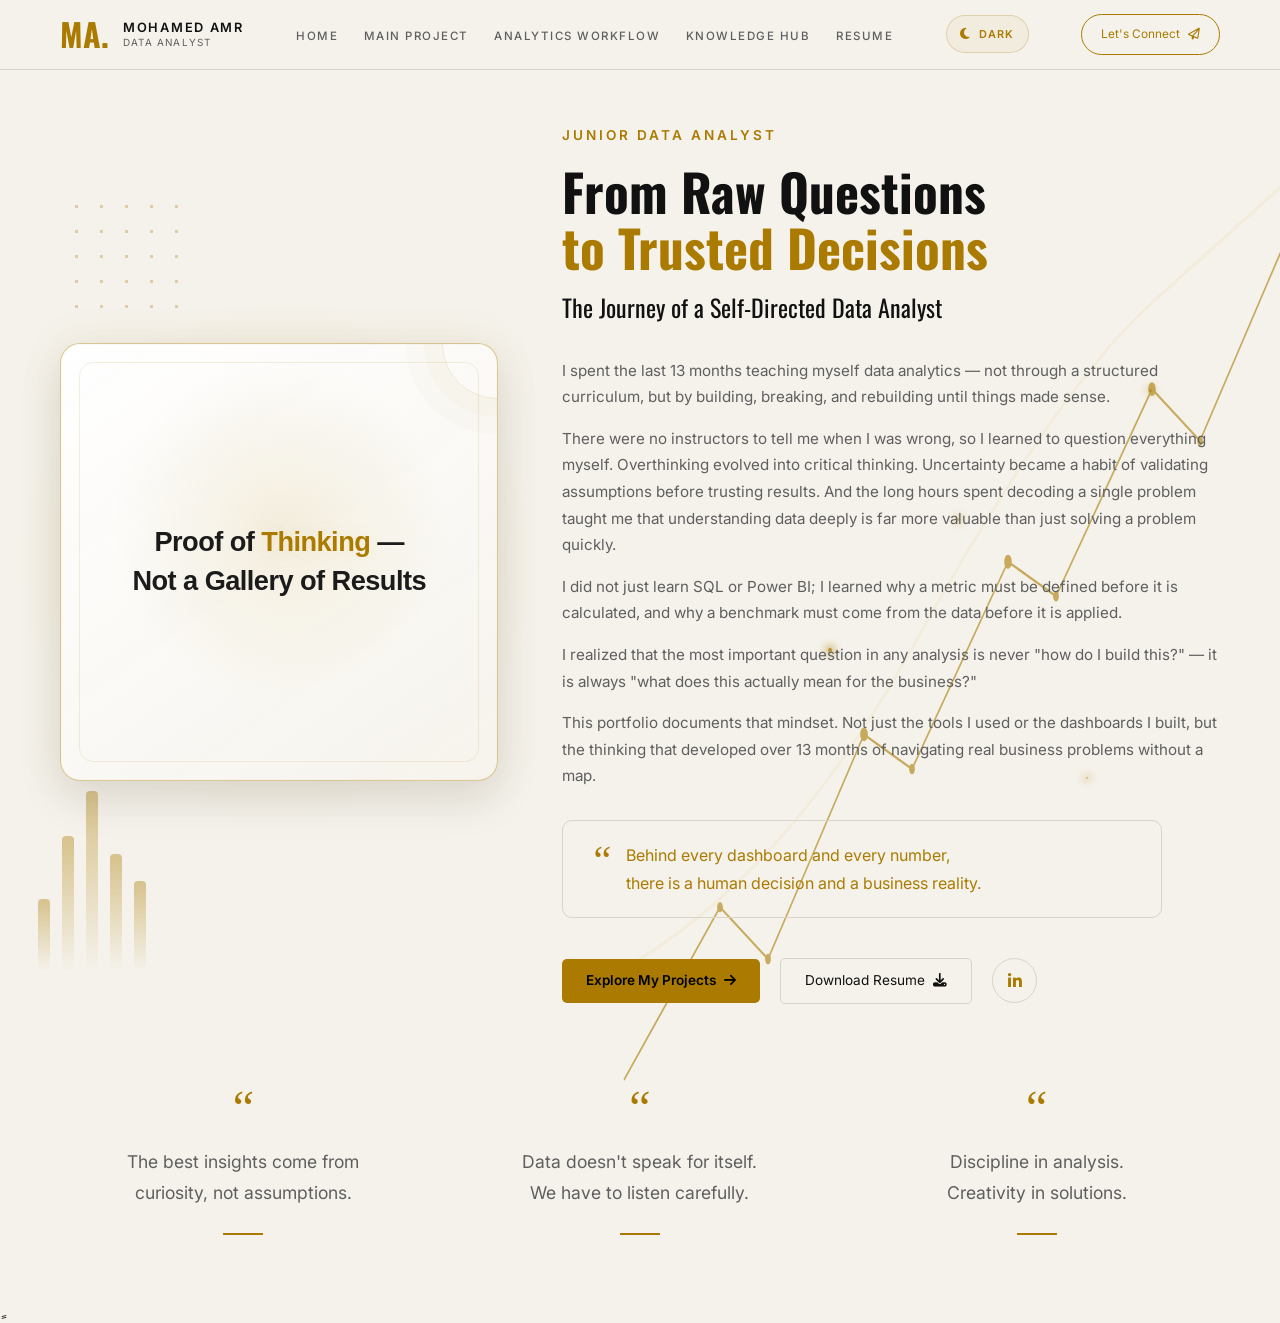
==== commit 28fb2534: "Update index.html" ====
--- a/index.html
+++ b/index.html
@@ -8,6 +8,7 @@
     <link rel="stylesheet" href="https://cdnjs.cloudflare.com/ajax/libs/font-awesome/6.4.0/css/all.min.css">
     <link rel="stylesheet" href="style.css">
 <link rel="stylesheet" href="portfolio-global.css">
+<link rel="stylesheet" href="typography-overrides.css">
 <style>
 /* =========================================================
    HOME — PROOF OF THINKING PANEL
@@ -26,20 +27,16 @@
     padding:42px;
     overflow:hidden;
     border-radius:20px;
-    border:1px solid rgba(212,175,55,.42);
+    border:1px solid rgba(212,175,55,.48);
     background:
-        radial-gradient(circle at 50% 42%, rgba(212,175,55,.10), transparent 48%),
-        linear-gradient(145deg, rgba(255,255,255,.025), rgba(255,255,255,.005));
-    box-shadow:
-        0 0 0 1px rgba(212,175,55,.035) inset,
-        0 0 45px rgba(212,175,55,.08),
+        radial-gradient(circle at 50% 42%, rgba(212,175,55,.12), transparent 50%),
+        linear-gradient(145deg, rgba(255,255,255,.035), rgba(255,255,255,.008));
+    box-shadow:
+        0 0 0 1px rgba(212,175,55,.04) inset,
+        0 0 50px rgba(212,175,55,.10),
         0 20px 55px rgba(0,0,0,.26);
     animation:glowPulse 4s infinite ease-in-out;
-    transition:
-        background .35s ease,
-        border-color .35s ease,
-        box-shadow .35s ease,
-        color .35s ease;
+    transition:background .35s ease,border-color .35s ease,box-shadow .35s ease;
 }
 
 .image-placeholder::before,
@@ -51,7 +48,7 @@
 
 .image-placeholder::before{
     inset:18px;
-    border:1px solid rgba(212,175,55,.10);
+    border:1px solid rgba(212,175,55,.12);
     border-radius:14px;
 }
 
@@ -61,9 +58,9 @@
     top:-55px;
     right:-55px;
     border-radius:50%;
-    border:1px solid rgba(212,175,55,.14);
-    box-shadow:
-        0 0 0 18px rgba(212,175,55,.025),
+    border:1px solid rgba(212,175,55,.16);
+    box-shadow:
+        0 0 0 18px rgba(212,175,55,.028),
         0 0 0 36px rgba(212,175,55,.018);
 }
 
@@ -72,27 +69,35 @@
     z-index:3;
     display:block;
     width:100%;
-    max-width:340px;
+    max-width:360px;
     margin:0 auto;
     padding:0;
     text-align:center;
-    font-family:'Manrope', sans-serif !important;
-    font-size:clamp(1.25rem,2.5vw,1.75rem);
-    line-height:1.35;
-    font-weight:600;
-    letter-spacing:-.025em;
-    color:var(--text-white);
+    font-family:'Manrope',Arial,sans-serif !important;
+    font-size:clamp(1.22rem,2.35vw,1.7rem) !important;
+    line-height:1.42 !important;
+    font-weight:600 !important;
+    letter-spacing:-.02em !important;
     text-wrap:balance;
     -webkit-font-smoothing:antialiased;
     text-rendering:optimizeLegibility;
 }
 
-/* Explicit light-theme treatment so the panel never becomes a black square */
+.proof-white{
+    color:#f5f5f5 !important;
+}
+
+.proof-gold{
+    color:var(--gold-accent) !important;
+    font-weight:700 !important;
+    text-shadow:0 0 18px rgba(212,175,55,.10);
+}
+
 html[data-theme="light"] .image-placeholder{
     background:
-        radial-gradient(circle at 50% 42%, rgba(170,123,0,.09), transparent 48%),
-        linear-gradient(145deg, rgba(255,255,255,.98), rgba(245,242,235,.96));
-    border-color:rgba(170,123,0,.38);
+        radial-gradient(circle at 50% 42%, rgba(170,123,0,.10), transparent 50%),
+        linear-gradient(145deg, rgba(255,255,255,.99), rgba(246,243,236,.97));
+    border-color:rgba(170,123,0,.40);
     box-shadow:
         0 0 0 1px rgba(170,123,0,.04) inset,
         0 0 45px rgba(170,123,0,.08),
@@ -110,8 +115,12 @@
         0 0 0 36px rgba(170,123,0,.018);
 }
 
-html[data-theme="light"] .proof-thinking-text{
-    color:#111111 !important;
+html[data-theme="light"] .proof-white{
+    color:#1b1b1b !important;
+}
+
+html[data-theme="light"] .proof-gold{
+    color:#aa7b00 !important;
 }
 
 @media screen and (max-width:900px){
@@ -125,8 +134,7 @@
 
     .proof-thinking-text{
         max-width:300px;
-        font-size:clamp(1.12rem,5vw,1.45rem);
-        line-height:1.38;
+        font-size:clamp(1.1rem,4.8vw,1.42rem) !important;
     }
 }
 
@@ -145,57 +153,30 @@
 
     .proof-thinking-text{
         max-width:270px;
-        font-size:clamp(1.02rem,5.4vw,1.25rem);
-        font-weight:600;
+        font-size:clamp(1rem,5.25vw,1.23rem) !important;
+        line-height:1.44 !important;
     }
 }
 </style>
-
-<style id="box-text-only-override">
-.proof-thinking-text{
-    font-family:"Times New Roman", Times, serif !important;
-    font-size:28px !important;
-    line-height:1.28 !important;
-    font-weight:700 !important;
-    letter-spacing:0 !important;
-}
-
-.proof-thinking-text .thinking-word{
-    color:var(--gold-accent) !important;
-}
-
-@media screen and (max-width:900px){
-    .proof-thinking-text{
-        font-size:24px !important;
-    }
-}
-
-@media screen and (max-width:520px){
-    .proof-thinking-text{
-        font-size:21px !important;
-    }
-}
-</style>
-
 </head>
 <body>
 
     <nav class="navbar">
-        <a class="nav-brand" href="index.html" aria-label="Go to homepage">
+        <div class="nav-brand">
             <span class="logo">MA.</span>
             <div class="brand-text">
                 <span class="name">MOHAMED AMR</span>
                 <span class="title">DATA ANALYST</span>
             </div>
-        </a>
+        </div>
         
         <ul class="nav-links">
-            <li><a href="index.html" class="active">HOME</a></li>
+            <li><a href="index.html">HOME</a></li>
             <li><a href="main-project.html">MAIN PROJECT</a></li>
             <li><a href="analytics-workflow.html">ANALYTICS WORKFLOW</a></li>
             <li><a href="knowledge-hub.html">KNOWLEDGE HUB</a></li>
             <li><a href="resume.html">RESUME</a></li>
-    
+          
         </ul>
 
         <a href="contact.html" class="btn-outline">Let's Connect <i class="fa-regular fa-paper-plane"></i></a>
@@ -228,7 +209,7 @@
 
         <div class="hero-grid">
             <div class="hero-image-wrapper reveal delay-1">
-                <div class="image-placeholder"><span class="proof-thinking-text">Proof of <span class="thinking-word">Thinking</span> — Not a Gallery of Results</span></div>
+                <div class="image-placeholder"><span class="proof-thinking-text"><span class="proof-white">Proof of</span> <span class="proof-gold">Thinking</span><span class="proof-white"> — Not a Gallery of Results</span></span></div>
             </div>
 
             <div class="hero-content reveal delay-2">
@@ -283,4 +264,4 @@
     <script src="script.js"></script>
     <script src="portfolio-global.js"></script>ٍ
 </body>
-</html>+</html>
